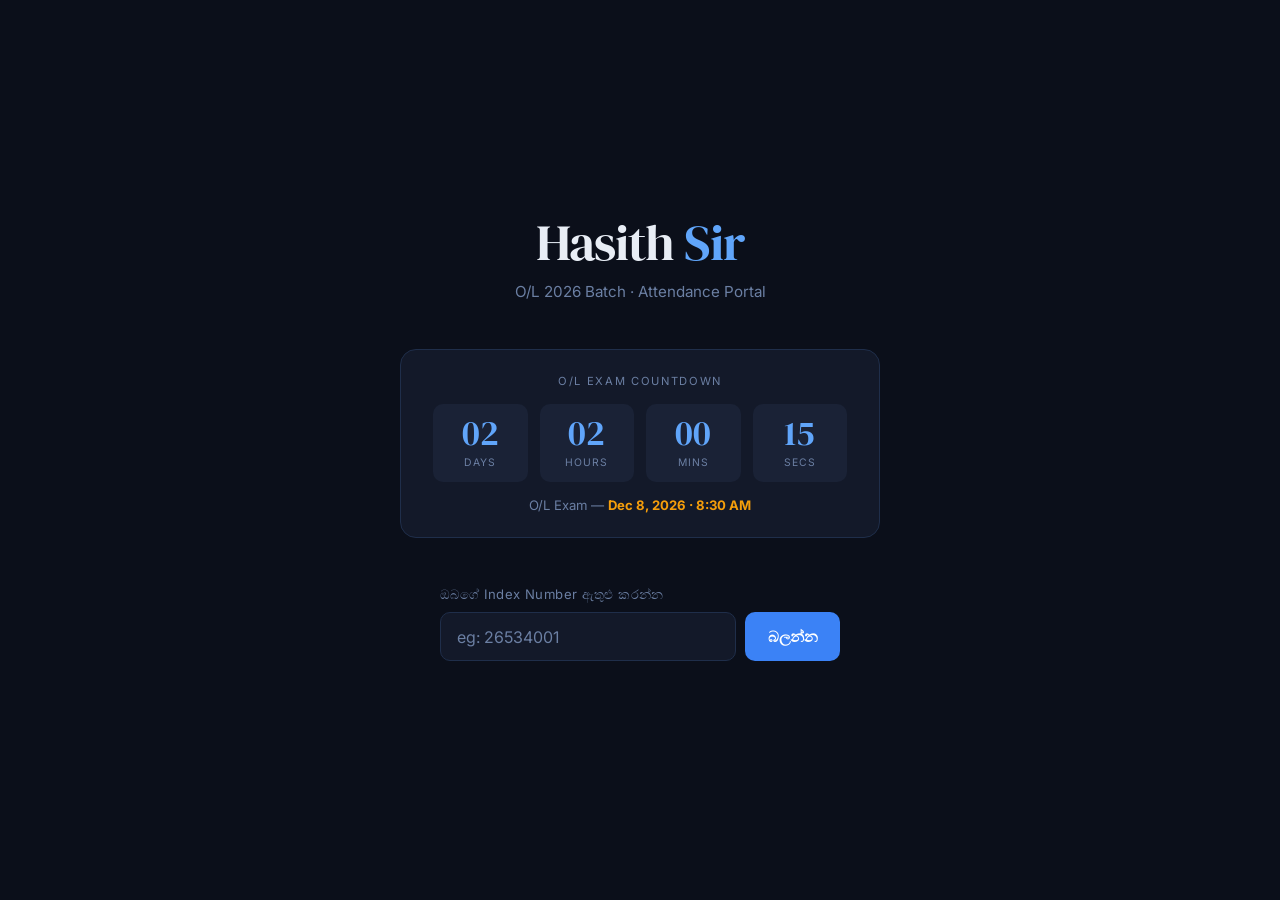
==== index.html @ 3bd505da "Add files via upload" ====
<!DOCTYPE html>
<html lang="si">
<head>
  <meta charset="UTF-8" />
  <meta name="viewport" content="width=device-width, initial-scale=1.0"/>
  <title>Hasith Sir | O/L 2026 Batch</title>
  <link href="https://fonts.googleapis.com/css2?family=Inter:wght@300;400;500;600;700&family=DM+Serif+Display&display=swap" rel="stylesheet"/>
  <style>
    *, *::before, *::after { box-sizing: border-box; margin: 0; padding: 0; }

    :root {
      --bg: #0b0f1a;
      --surface: #131929;
      --surface2: #1a2236;
      --border: #1f2e4a;
      --accent: #3b82f6;
      --accent2: #60a5fa;
      --green: #22c55e;
      --red: #ef4444;
      --yellow: #f59e0b;
      --text: #e8edf5;
      --muted: #6b7fa3;
      --exam-date: new Date('2026-12-08T08:30:00');
    }

    body {
      background: var(--bg);
      color: var(--text);
      font-family: 'Inter', sans-serif;
      min-height: 100vh;
    }

    /* ── SEARCH SCREEN ── */
    #search-screen {
      min-height: 100vh;
      display: flex;
      flex-direction: column;
      align-items: center;
      justify-content: center;
      padding: 2rem;
    }

    .brand {
      font-family: 'DM Serif Display', serif;
      font-size: clamp(2rem, 5vw, 3.2rem);
      letter-spacing: -0.02em;
      color: var(--text);
      margin-bottom: 0.3rem;
      text-align: center;
    }

    .brand span { color: var(--accent2); }

    .sub {
      color: var(--muted);
      font-size: 0.95rem;
      margin-bottom: 3rem;
      text-align: center;
    }

    /* countdown */
    .countdown-wrap {
      background: var(--surface);
      border: 1px solid var(--border);
      border-radius: 16px;
      padding: 1.5rem 2rem;
      margin-bottom: 3rem;
      text-align: center;
      width: 100%;
      max-width: 480px;
    }

    .cd-label {
      font-size: 0.7rem;
      text-transform: uppercase;
      letter-spacing: 0.15em;
      color: var(--muted);
      margin-bottom: 1rem;
    }

    .cd-grid {
      display: grid;
      grid-template-columns: repeat(4, 1fr);
      gap: 0.75rem;
    }

    .cd-unit {
      background: var(--surface2);
      border-radius: 10px;
      padding: 0.8rem 0.5rem;
    }

    .cd-num {
      font-family: 'DM Serif Display', serif;
      font-size: clamp(1.6rem, 4vw, 2.2rem);
      color: var(--accent2);
      line-height: 1;
    }

    .cd-unit-label {
      font-size: 0.65rem;
      color: var(--muted);
      margin-top: 0.3rem;
      text-transform: uppercase;
      letter-spacing: 0.1em;
    }

    .cd-event {
      margin-top: 0.9rem;
      font-size: 0.82rem;
      color: var(--muted);
    }

    .cd-event strong { color: var(--yellow); }

    /* search box */
    .search-box {
      width: 100%;
      max-width: 400px;
    }

    .search-box label {
      display: block;
      font-size: 0.82rem;
      color: var(--muted);
      margin-bottom: 0.6rem;
      letter-spacing: 0.03em;
    }

    .input-row {
      display: flex;
      gap: 0.6rem;
    }

    .search-box input {
      flex: 1;
      background: var(--surface);
      border: 1px solid var(--border);
      border-radius: 10px;
      padding: 0.85rem 1rem;
      color: var(--text);
      font-size: 1rem;
      font-family: 'Inter', sans-serif;
      outline: none;
      transition: border-color 0.2s;
    }

    .search-box input:focus { border-color: var(--accent); }
    .search-box input::placeholder { color: var(--muted); }

    .btn {
      background: var(--accent);
      color: #fff;
      border: none;
      border-radius: 10px;
      padding: 0.85rem 1.4rem;
      font-size: 0.95rem;
      font-family: 'Inter', sans-serif;
      font-weight: 600;
      cursor: pointer;
      transition: background 0.2s, transform 0.1s;
      white-space: nowrap;
    }

    .btn:hover { background: #2563eb; }
    .btn:active { transform: scale(0.97); }

    .error-msg {
      margin-top: 0.8rem;
      color: var(--red);
      font-size: 0.85rem;
      text-align: center;
      min-height: 1.2rem;
    }

    /* ── STUDENT SCREEN ── */
    #student-screen {
      display: none;
      max-width: 600px;
      margin: 0 auto;
      padding: 2rem 1.25rem 4rem;
    }

    .back-btn {
      background: none;
      border: 1px solid var(--border);
      color: var(--muted);
      border-radius: 8px;
      padding: 0.5rem 1rem;
      font-size: 0.82rem;
      cursor: pointer;
      margin-bottom: 2rem;
      font-family: 'Inter', sans-serif;
      transition: color 0.2s, border-color 0.2s;
    }

    .back-btn:hover { color: var(--text); border-color: var(--accent); }

    .student-header {
      background: var(--surface);
      border: 1px solid var(--border);
      border-radius: 16px;
      padding: 1.5rem;
      margin-bottom: 1.5rem;
    }

    .student-id-badge {
      display: inline-block;
      background: var(--surface2);
      border: 1px solid var(--border);
      border-radius: 6px;
      padding: 0.25rem 0.6rem;
      font-size: 0.72rem;
      color: var(--muted);
      letter-spacing: 0.08em;
      margin-bottom: 0.6rem;
    }

    .student-name {
      font-family: 'DM Serif Display', serif;
      font-size: clamp(1.5rem, 4vw, 2rem);
      margin-bottom: 1rem;
    }

    .pct-row {
      display: flex;
      align-items: center;
      gap: 1rem;
    }

    .pct-num {
      font-size: 2.5rem;
      font-weight: 700;
      line-height: 1;
    }

    .pct-num.good { color: var(--green); }
    .pct-num.warn { color: var(--yellow); }
    .pct-num.bad  { color: var(--red); }

    .pct-meta { font-size: 0.82rem; color: var(--muted); line-height: 1.6; }

    .pct-bar-bg {
      margin-top: 1rem;
      height: 6px;
      background: var(--surface2);
      border-radius: 99px;
      overflow: hidden;
    }

    .pct-bar-fill {
      height: 100%;
      border-radius: 99px;
      transition: width 0.8s ease;
    }

    .pct-bar-fill.good { background: var(--green); }
    .pct-bar-fill.warn { background: var(--yellow); }
    .pct-bar-fill.bad  { background: var(--red); }

    /* countdown in student view */
    .cd-mini {
      background: var(--surface);
      border: 1px solid var(--border);
      border-radius: 16px;
      padding: 1.2rem 1.5rem;
      margin-bottom: 1.5rem;
    }

    .cd-mini-label {
      font-size: 0.7rem;
      text-transform: uppercase;
      letter-spacing: 0.15em;
      color: var(--muted);
      margin-bottom: 0.8rem;
    }

    .cd-mini-grid {
      display: grid;
      grid-template-columns: repeat(4, 1fr);
      gap: 0.5rem;
    }

    .cd-mini-unit {
      background: var(--surface2);
      border-radius: 8px;
      padding: 0.6rem 0.3rem;
      text-align: center;
    }

    .cd-mini-num {
      font-family: 'DM Serif Display', serif;
      font-size: 1.4rem;
      color: var(--accent2);
      line-height: 1;
    }

    .cd-mini-lbl {
      font-size: 0.6rem;
      color: var(--muted);
      margin-top: 0.25rem;
      text-transform: uppercase;
      letter-spacing: 0.08em;
    }

    /* attendance history */
    .section-title {
      font-size: 0.72rem;
      text-transform: uppercase;
      letter-spacing: 0.12em;
      color: var(--muted);
      margin-bottom: 0.75rem;
    }

    .history-grid {
      display: grid;
      grid-template-columns: repeat(auto-fill, minmax(90px, 1fr));
      gap: 0.5rem;
      margin-bottom: 1.5rem;
    }

    .hist-cell {
      background: var(--surface);
      border: 1px solid var(--border);
      border-radius: 10px;
      padding: 0.6rem 0.4rem;
      text-align: center;
    }

    .hist-cell.present { border-color: #166534; background: #052e16; }
    .hist-cell.absent  { border-color: #7f1d1d; background: #2d0707; }

    .hist-date { font-size: 0.75rem; color: var(--muted); margin-bottom: 0.3rem; }
    .hist-status { font-size: 0.85rem; font-weight: 600; }
    .hist-cell.present .hist-status { color: var(--green); }
    .hist-cell.absent  .hist-status { color: var(--red); }

    .footer-note {
      text-align: center;
      font-size: 0.75rem;
      color: var(--muted);
      margin-top: 2rem;
    }

    @media (max-width: 400px) {
      .cd-grid { gap: 0.4rem; }
      .cd-num { font-size: 1.5rem; }
    }
  </style>
</head>
<body>

<!-- ── SEARCH SCREEN ── -->
<div id="search-screen">
  <p class="brand">Hasith <span>Sir</span></p>
  <p class="sub">O/L 2026 Batch · Attendance Portal</p>

  <div class="countdown-wrap">
    <p class="cd-label">O/L Exam Countdown</p>
    <div class="cd-grid">
      <div class="cd-unit"><div class="cd-num" id="cd-days">--</div><div class="cd-unit-label">Days</div></div>
      <div class="cd-unit"><div class="cd-num" id="cd-hours">--</div><div class="cd-unit-label">Hours</div></div>
      <div class="cd-unit"><div class="cd-num" id="cd-mins">--</div><div class="cd-unit-label">Mins</div></div>
      <div class="cd-unit"><div class="cd-num" id="cd-secs">--</div><div class="cd-unit-label">Secs</div></div>
    </div>
    <p class="cd-event">O/L Exam — <strong>Dec 8, 2026 · 8:30 AM</strong></p>
  </div>

  <div class="search-box">
    <label>ඔබගේ Index Number ඇතුළු කරන්න</label>
    <div class="input-row">
      <input type="number" id="index-input" placeholder="eg: 26534001" />
      <button class="btn" onclick="lookupStudent()">බලන්න</button>
    </div>
    <p class="error-msg" id="err-msg"></p>
  </div>
</div>

<!-- ── STUDENT SCREEN ── -->
<div id="student-screen">
  <button class="back-btn" onclick="goBack()">← ආපසු</button>

  <div class="student-header">
    <div class="student-id-badge" id="s-id"></div>
    <div class="student-name" id="s-name"></div>
    <div class="pct-row">
      <div class="pct-num" id="s-pct"></div>
      <div class="pct-meta" id="s-meta"></div>
    </div>
    <div class="pct-bar-bg"><div class="pct-bar-fill" id="s-bar"></div></div>
  </div>

  <div class="cd-mini">
    <p class="cd-mini-label">O/L Exam Countdown</p>
    <div class="cd-mini-grid">
      <div class="cd-mini-unit"><div class="cd-mini-num" id="s-days">--</div><div class="cd-mini-lbl">Days</div></div>
      <div class="cd-mini-unit"><div class="cd-mini-num" id="s-hours">--</div><div class="cd-mini-lbl">Hours</div></div>
      <div class="cd-mini-unit"><div class="cd-mini-num" id="s-mins">--</div><div class="cd-mini-lbl">Mins</div></div>
      <div class="cd-mini-unit"><div class="cd-mini-num" id="s-secs">--</div><div class="cd-mini-lbl">Secs</div></div>
    </div>
  </div>

  <p class="section-title">Attendance History</p>
  <div class="history-grid" id="history-grid"></div>

  <p class="footer-note">Hasith Sir | O/L 2026 Batch</p>
</div>

<script>
  // ── DATA (Apps Script replace karanawa) ──────────────────
  // data.js file eken load wenawa (see below)
  // ─────────────────────────────────────────────────────────

  const EXAM_DATE = new Date('2026-12-08T08:30:00');

  function pad(n) { return String(n).padStart(2, '0'); }

  function updateCountdown(ids) {
    const now = new Date();
    const diff = EXAM_DATE - now;
    if (diff <= 0) {
      ids.forEach(([d,h,m,s]) => {
        document.getElementById(d).textContent = '00';
        document.getElementById(h).textContent = '00';
        document.getElementById(m).textContent = '00';
        document.getElementById(s).textContent = '00';
      });
      return;
    }
    const days  = Math.floor(diff / 86400000);
    const hours = Math.floor((diff % 86400000) / 3600000);
    const mins  = Math.floor((diff % 3600000) / 60000);
    const secs  = Math.floor((diff % 60000) / 1000);

    ids.forEach(([d,h,m,s]) => {
      document.getElementById(d).textContent = pad(days);
      document.getElementById(h).textContent = pad(hours);
      document.getElementById(m).textContent = pad(mins);
      document.getElementById(s).textContent = pad(secs);
    });
  }

  setInterval(() => {
    updateCountdown([
      ['cd-days','cd-hours','cd-mins','cd-secs'],
      ['s-days','s-hours','s-mins','s-secs']
    ]);
  }, 1000);
  updateCountdown([
    ['cd-days','cd-hours','cd-mins','cd-secs'],
    ['s-days','s-hours','s-mins','s-secs']
  ]);

  // ── URL param check (link eken aawa nam auto load) ────────
  window.addEventListener('DOMContentLoaded', () => {
    const params = new URLSearchParams(window.location.search);
    const id = params.get('id');
    if (id) {
      document.getElementById('index-input').value = id;
      lookupStudent();
    }
  });

  function lookupStudent() {
    const raw = document.getElementById('index-input').value.trim();
    const err = document.getElementById('err-msg');
    err.textContent = '';

    if (!raw) { err.textContent = 'Index number ඇතුළු කරන්න.'; return; }

    const student = (window.ATTENDANCE_DATA || []).find(s => String(s.id) === raw);
    if (!student) {
      err.textContent = 'Index number හමු නොවීය. නැවත පරීක්ෂා කරන්න.';
      return;
    }

    showStudent(student);
  }

  function showStudent(s) {
    document.getElementById('s-id').textContent = 'Index: ' + s.id;
    document.getElementById('s-name').textContent = s.name;

    const total = s.records.length;
    const present = s.records.filter(r => r.status === 'P').length;
    const pct = total > 0 ? Math.round((present / total) * 100) : 0;

    const cls = pct >= 80 ? 'good' : pct >= 60 ? 'warn' : 'bad';

    const pctEl = document.getElementById('s-pct');
    pctEl.textContent = pct + '%';
    pctEl.className = 'pct-num ' + cls;

    document.getElementById('s-meta').innerHTML =
      `පැමිණි දින: <strong>${present}</strong><br>` +
      `මුළු දින: <strong>${total}</strong>`;

    const bar = document.getElementById('s-bar');
    bar.style.width = pct + '%';
    bar.className = 'pct-bar-fill ' + cls;

    // history
    const grid = document.getElementById('history-grid');
    grid.innerHTML = '';
    s.records.forEach(r => {
      const isP = r.status === 'P';
      grid.innerHTML += `
        <div class="hist-cell ${isP ? 'present' : 'absent'}">
          <div class="hist-date">${r.date}</div>
          <div class="hist-status">${isP ? '✓ Present' : '✗ Absent'}</div>
        </div>`;
    });

    document.getElementById('search-screen').style.display = 'none';
    document.getElementById('student-screen').style.display = 'block';
    window.scrollTo(0, 0);
  }

  function goBack() {
    document.getElementById('student-screen').style.display = 'none';
    document.getElementById('search-screen').style.display = 'flex';
    history.pushState({}, '', window.location.pathname);
  }

  // Enter key support
  document.addEventListener('keydown', e => {
    if (e.key === 'Enter' && document.getElementById('search-screen').style.display !== 'none') {
      lookupStudent();
    }
  });
</script>

<!-- data.js — Apps Script generate karanawa -->
<script src="data.js"></script>
</body>
</html>
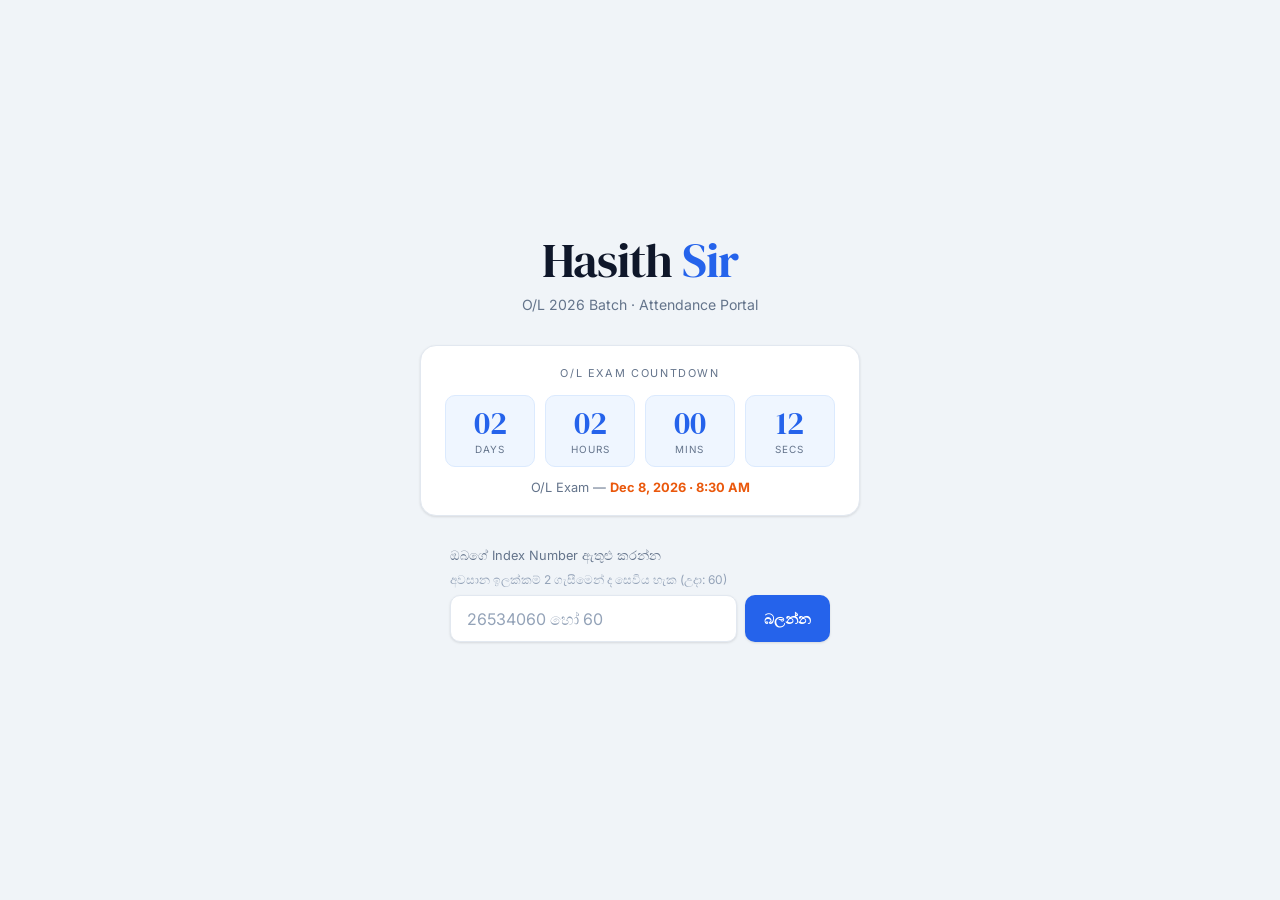
==== commit 8eec499c: "index.html" ====
--- a/index.html
+++ b/index.html
@@ -9,18 +9,28 @@
     *, *::before, *::after { box-sizing: border-box; margin: 0; padding: 0; }
 
     :root {
-      --bg: #0b0f1a;
-      --surface: #131929;
-      --surface2: #1a2236;
-      --border: #1f2e4a;
-      --accent: #3b82f6;
-      --accent2: #60a5fa;
-      --green: #22c55e;
-      --red: #ef4444;
-      --yellow: #f59e0b;
-      --text: #e8edf5;
-      --muted: #6b7fa3;
-      --exam-date: new Date('2026-12-08T08:30:00');
+      --bg: #f0f4f8;
+      --surface: #ffffff;
+      --surface2: #f8fafc;
+      --border: #e2e8f0;
+      --accent: #2563eb;
+      --accent2: #1d4ed8;
+      --green: #16a34a;
+      --green-bg: #f0fdf4;
+      --green-border: #bbf7d0;
+      --red: #dc2626;
+      --red-bg: #fef2f2;
+      --red-border: #fecaca;
+      --yellow: #d97706;
+      --yellow-bg: #fffbeb;
+      --yellow-border: #fde68a;
+      --orange: #ea580c;
+      --orange-bg: #fff7ed;
+      --orange-border: #fed7aa;
+      --text: #0f172a;
+      --muted: #64748b;
+      --shadow: 0 1px 3px rgba(0,0,0,0.08), 0 1px 2px rgba(0,0,0,0.04);
+      --shadow-md: 0 4px 6px rgba(0,0,0,0.07), 0 2px 4px rgba(0,0,0,0.05);
     }
 
     body {
@@ -37,24 +47,24 @@
       flex-direction: column;
       align-items: center;
       justify-content: center;
-      padding: 2rem;
+      padding: 1.5rem 1rem;
     }
 
     .brand {
       font-family: 'DM Serif Display', serif;
-      font-size: clamp(2rem, 5vw, 3.2rem);
+      font-size: clamp(2rem, 6vw, 3rem);
       letter-spacing: -0.02em;
       color: var(--text);
-      margin-bottom: 0.3rem;
+      margin-bottom: 0.2rem;
       text-align: center;
     }
 
-    .brand span { color: var(--accent2); }
+    .brand span { color: var(--accent); }
 
     .sub {
       color: var(--muted);
-      font-size: 0.95rem;
-      margin-bottom: 3rem;
+      font-size: 0.88rem;
+      margin-bottom: 2rem;
       text-align: center;
     }
 
@@ -63,73 +73,80 @@
       background: var(--surface);
       border: 1px solid var(--border);
       border-radius: 16px;
-      padding: 1.5rem 2rem;
-      margin-bottom: 3rem;
+      padding: 1.25rem 1.5rem;
+      margin-bottom: 2rem;
       text-align: center;
       width: 100%;
-      max-width: 480px;
+      max-width: 440px;
+      box-shadow: var(--shadow);
     }
 
     .cd-label {
-      font-size: 0.7rem;
+      font-size: 0.68rem;
       text-transform: uppercase;
       letter-spacing: 0.15em;
       color: var(--muted);
-      margin-bottom: 1rem;
+      margin-bottom: 0.9rem;
     }
 
     .cd-grid {
       display: grid;
       grid-template-columns: repeat(4, 1fr);
-      gap: 0.75rem;
+      gap: 0.6rem;
     }
 
     .cd-unit {
-      background: var(--surface2);
+      background: #eff6ff;
       border-radius: 10px;
-      padding: 0.8rem 0.5rem;
+      padding: 0.7rem 0.4rem;
+      border: 1px solid #dbeafe;
     }
 
     .cd-num {
       font-family: 'DM Serif Display', serif;
-      font-size: clamp(1.6rem, 4vw, 2.2rem);
-      color: var(--accent2);
+      font-size: clamp(1.4rem, 4vw, 2rem);
+      color: var(--accent);
       line-height: 1;
     }
 
     .cd-unit-label {
-      font-size: 0.65rem;
-      color: var(--muted);
-      margin-top: 0.3rem;
+      font-size: 0.62rem;
+      color: var(--muted);
+      margin-top: 0.25rem;
       text-transform: uppercase;
       letter-spacing: 0.1em;
     }
 
     .cd-event {
-      margin-top: 0.9rem;
-      font-size: 0.82rem;
-      color: var(--muted);
-    }
-
-    .cd-event strong { color: var(--yellow); }
+      margin-top: 0.8rem;
+      font-size: 0.8rem;
+      color: var(--muted);
+    }
+
+    .cd-event strong { color: var(--orange); }
 
     /* search box */
     .search-box {
       width: 100%;
-      max-width: 400px;
+      max-width: 380px;
     }
 
     .search-box label {
       display: block;
-      font-size: 0.82rem;
-      color: var(--muted);
-      margin-bottom: 0.6rem;
-      letter-spacing: 0.03em;
+      font-size: 0.8rem;
+      color: var(--muted);
+      margin-bottom: 0.5rem;
+    }
+
+    .hint-text {
+      font-size: 0.75rem;
+      color: #94a3b8;
+      margin-bottom: 0.5rem;
     }
 
     .input-row {
       display: flex;
-      gap: 0.6rem;
+      gap: 0.5rem;
     }
 
     .search-box input {
@@ -137,38 +154,44 @@
       background: var(--surface);
       border: 1px solid var(--border);
       border-radius: 10px;
-      padding: 0.85rem 1rem;
+      padding: 0.8rem 1rem;
       color: var(--text);
       font-size: 1rem;
       font-family: 'Inter', sans-serif;
       outline: none;
-      transition: border-color 0.2s;
-    }
-
-    .search-box input:focus { border-color: var(--accent); }
-    .search-box input::placeholder { color: var(--muted); }
+      transition: border-color 0.2s, box-shadow 0.2s;
+      box-shadow: var(--shadow);
+    }
+
+    .search-box input:focus {
+      border-color: var(--accent);
+      box-shadow: 0 0 0 3px rgba(37,99,235,0.1);
+    }
+
+    .search-box input::placeholder { color: #94a3b8; }
 
     .btn {
       background: var(--accent);
       color: #fff;
       border: none;
       border-radius: 10px;
-      padding: 0.85rem 1.4rem;
-      font-size: 0.95rem;
+      padding: 0.8rem 1.2rem;
+      font-size: 0.9rem;
       font-family: 'Inter', sans-serif;
       font-weight: 600;
       cursor: pointer;
       transition: background 0.2s, transform 0.1s;
       white-space: nowrap;
-    }
-
-    .btn:hover { background: #2563eb; }
+      box-shadow: var(--shadow);
+    }
+
+    .btn:hover { background: var(--accent2); }
     .btn:active { transform: scale(0.97); }
 
     .error-msg {
-      margin-top: 0.8rem;
+      margin-top: 0.7rem;
       color: var(--red);
-      font-size: 0.85rem;
+      font-size: 0.82rem;
       text-align: center;
       min-height: 1.2rem;
     }
@@ -176,22 +199,23 @@
     /* ── STUDENT SCREEN ── */
     #student-screen {
       display: none;
-      max-width: 600px;
+      max-width: 580px;
       margin: 0 auto;
-      padding: 2rem 1.25rem 4rem;
+      padding: 1.25rem 1rem 3rem;
     }
 
     .back-btn {
-      background: none;
+      background: var(--surface);
       border: 1px solid var(--border);
       color: var(--muted);
       border-radius: 8px;
-      padding: 0.5rem 1rem;
-      font-size: 0.82rem;
+      padding: 0.45rem 0.9rem;
+      font-size: 0.8rem;
       cursor: pointer;
-      margin-bottom: 2rem;
+      margin-bottom: 1.25rem;
       font-family: 'Inter', sans-serif;
       transition: color 0.2s, border-color 0.2s;
+      box-shadow: var(--shadow);
     }
 
     .back-btn:hover { color: var(--text); border-color: var(--accent); }
@@ -200,122 +224,146 @@
       background: var(--surface);
       border: 1px solid var(--border);
       border-radius: 16px;
-      padding: 1.5rem;
-      margin-bottom: 1.5rem;
+      padding: 1.25rem;
+      margin-bottom: 1rem;
+      box-shadow: var(--shadow-md);
     }
 
     .student-id-badge {
       display: inline-block;
-      background: var(--surface2);
-      border: 1px solid var(--border);
+      background: #eff6ff;
+      border: 1px solid #dbeafe;
       border-radius: 6px;
-      padding: 0.25rem 0.6rem;
-      font-size: 0.72rem;
-      color: var(--muted);
-      letter-spacing: 0.08em;
-      margin-bottom: 0.6rem;
+      padding: 0.2rem 0.55rem;
+      font-size: 0.7rem;
+      color: var(--accent);
+      letter-spacing: 0.06em;
+      margin-bottom: 0.5rem;
     }
 
     .student-name {
       font-family: 'DM Serif Display', serif;
-      font-size: clamp(1.5rem, 4vw, 2rem);
-      margin-bottom: 1rem;
+      font-size: clamp(1.4rem, 4vw, 1.9rem);
+      margin-bottom: 0.9rem;
+      color: var(--text);
     }
 
     .pct-row {
       display: flex;
-      align-items: center;
+      align-items: flex-start;
       gap: 1rem;
-    }
+      margin-bottom: 0.5rem;
+    }
+
+    .pct-left { display: flex; flex-direction: column; }
 
     .pct-num {
-      font-size: 2.5rem;
+      font-size: 2.4rem;
       font-weight: 700;
       line-height: 1;
     }
 
-    .pct-num.good { color: var(--green); }
-    .pct-num.warn { color: var(--yellow); }
-    .pct-num.bad  { color: var(--red); }
-
-    .pct-meta { font-size: 0.82rem; color: var(--muted); line-height: 1.6; }
+    .pct-num.good   { color: var(--green); }
+    .pct-num.warn   { color: var(--yellow); }
+    .pct-num.alert  { color: var(--orange); }
+    .pct-num.bad    { color: var(--red); }
+
+    .pct-caption {
+      font-size: 0.78rem;
+      font-weight: 500;
+      margin-top: 0.35rem;
+      padding: 0.2rem 0.55rem;
+      border-radius: 99px;
+      display: inline-block;
+    }
+
+    .pct-caption.good  { background: var(--green-bg);  color: var(--green);  border: 1px solid var(--green-border); }
+    .pct-caption.warn  { background: var(--yellow-bg); color: var(--yellow); border: 1px solid var(--yellow-border); }
+    .pct-caption.alert { background: var(--orange-bg); color: var(--orange); border: 1px solid var(--orange-border); }
+    .pct-caption.bad   { background: var(--red-bg);    color: var(--red);    border: 1px solid var(--red-border); }
+
+    .pct-meta { font-size: 0.8rem; color: var(--muted); line-height: 1.7; }
 
     .pct-bar-bg {
-      margin-top: 1rem;
-      height: 6px;
-      background: var(--surface2);
+      margin-top: 0.9rem;
+      height: 7px;
+      background: #f1f5f9;
       border-radius: 99px;
       overflow: hidden;
+      border: 1px solid var(--border);
     }
 
     .pct-bar-fill {
       height: 100%;
       border-radius: 99px;
-      transition: width 0.8s ease;
-    }
-
-    .pct-bar-fill.good { background: var(--green); }
-    .pct-bar-fill.warn { background: var(--yellow); }
-    .pct-bar-fill.bad  { background: var(--red); }
-
-    /* countdown in student view */
+      transition: width 0.9s cubic-bezier(0.4,0,0.2,1);
+    }
+
+    .pct-bar-fill.good  { background: var(--green); }
+    .pct-bar-fill.warn  { background: var(--yellow); }
+    .pct-bar-fill.alert { background: var(--orange); }
+    .pct-bar-fill.bad   { background: var(--red); }
+
+    /* countdown mini */
     .cd-mini {
       background: var(--surface);
       border: 1px solid var(--border);
-      border-radius: 16px;
-      padding: 1.2rem 1.5rem;
-      margin-bottom: 1.5rem;
+      border-radius: 14px;
+      padding: 1rem 1.25rem;
+      margin-bottom: 1rem;
+      box-shadow: var(--shadow);
     }
 
     .cd-mini-label {
-      font-size: 0.7rem;
+      font-size: 0.68rem;
       text-transform: uppercase;
       letter-spacing: 0.15em;
       color: var(--muted);
-      margin-bottom: 0.8rem;
+      margin-bottom: 0.7rem;
     }
 
     .cd-mini-grid {
       display: grid;
       grid-template-columns: repeat(4, 1fr);
-      gap: 0.5rem;
+      gap: 0.4rem;
     }
 
     .cd-mini-unit {
-      background: var(--surface2);
+      background: #eff6ff;
+      border: 1px solid #dbeafe;
       border-radius: 8px;
-      padding: 0.6rem 0.3rem;
+      padding: 0.5rem 0.3rem;
       text-align: center;
     }
 
     .cd-mini-num {
       font-family: 'DM Serif Display', serif;
-      font-size: 1.4rem;
-      color: var(--accent2);
+      font-size: 1.3rem;
+      color: var(--accent);
       line-height: 1;
     }
 
     .cd-mini-lbl {
-      font-size: 0.6rem;
-      color: var(--muted);
-      margin-top: 0.25rem;
+      font-size: 0.58rem;
+      color: var(--muted);
+      margin-top: 0.2rem;
       text-transform: uppercase;
       letter-spacing: 0.08em;
     }
 
-    /* attendance history */
+    /* history */
     .section-title {
-      font-size: 0.72rem;
+      font-size: 0.68rem;
       text-transform: uppercase;
       letter-spacing: 0.12em;
       color: var(--muted);
-      margin-bottom: 0.75rem;
+      margin-bottom: 0.65rem;
     }
 
     .history-grid {
       display: grid;
-      grid-template-columns: repeat(auto-fill, minmax(90px, 1fr));
-      gap: 0.5rem;
+      grid-template-columns: repeat(auto-fill, minmax(80px, 1fr));
+      gap: 0.4rem;
       margin-bottom: 1.5rem;
     }
 
@@ -323,28 +371,27 @@
       background: var(--surface);
       border: 1px solid var(--border);
       border-radius: 10px;
-      padding: 0.6rem 0.4rem;
+      padding: 0.5rem 0.3rem;
       text-align: center;
     }
 
-    .hist-cell.present { border-color: #166534; background: #052e16; }
-    .hist-cell.absent  { border-color: #7f1d1d; background: #2d0707; }
-
-    .hist-date { font-size: 0.75rem; color: var(--muted); margin-bottom: 0.3rem; }
-    .hist-status { font-size: 0.85rem; font-weight: 600; }
+    .hist-cell.present { border-color: var(--green-border); background: var(--green-bg); }
+    .hist-cell.absent  { border-color: var(--red-border);   background: var(--red-bg); }
+
+    .hist-date { font-size: 0.72rem; color: var(--muted); margin-bottom: 0.25rem; }
+    .hist-status { font-size: 0.78rem; font-weight: 600; }
     .hist-cell.present .hist-status { color: var(--green); }
     .hist-cell.absent  .hist-status { color: var(--red); }
 
     .footer-note {
       text-align: center;
-      font-size: 0.75rem;
-      color: var(--muted);
-      margin-top: 2rem;
-    }
-
-    @media (max-width: 400px) {
-      .cd-grid { gap: 0.4rem; }
-      .cd-num { font-size: 1.5rem; }
+      font-size: 0.72rem;
+      color: #94a3b8;
+      margin-top: 1.5rem;
+    }
+
+    @media (max-width: 380px) {
+      .history-grid { grid-template-columns: repeat(auto-fill, minmax(68px, 1fr)); }
     }
   </style>
 </head>
@@ -368,8 +415,9 @@
 
   <div class="search-box">
     <label>ඔබගේ Index Number ඇතුළු කරන්න</label>
+    <p class="hint-text">අවසාන ඉලක්කම් 2 ගැසීමෙන් ද සෙවිය හැක (උදා: 60)</p>
     <div class="input-row">
-      <input type="number" id="index-input" placeholder="eg: 26534001" />
+      <input type="number" id="index-input" placeholder="26534060 හෝ 60" />
       <button class="btn" onclick="lookupStudent()">බලන්න</button>
     </div>
     <p class="error-msg" id="err-msg"></p>
@@ -384,7 +432,10 @@
     <div class="student-id-badge" id="s-id"></div>
     <div class="student-name" id="s-name"></div>
     <div class="pct-row">
-      <div class="pct-num" id="s-pct"></div>
+      <div class="pct-left">
+        <div class="pct-num" id="s-pct"></div>
+        <div class="pct-caption" id="s-caption"></div>
+      </div>
       <div class="pct-meta" id="s-meta"></div>
     </div>
     <div class="pct-bar-bg"><div class="pct-bar-fill" id="s-bar"></div></div>
@@ -403,112 +454,128 @@
   <p class="section-title">Attendance History</p>
   <div class="history-grid" id="history-grid"></div>
 
-  <p class="footer-note">Hasith Sir | O/L 2026 Batch</p>
+  <p class="footer-note">Hasith Sir · O/L 2026 Batch</p>
 </div>
 
 <script>
-  // ── DATA (Apps Script replace karanawa) ──────────────────
-  // data.js file eken load wenawa (see below)
-  // ─────────────────────────────────────────────────────────
-
   const EXAM_DATE = new Date('2026-12-08T08:30:00');
 
   function pad(n) { return String(n).padStart(2, '0'); }
 
-  function updateCountdown(ids) {
-    const now = new Date();
+  function tickCountdown() {
+    const now  = new Date();
     const diff = EXAM_DATE - now;
+    const sets = [
+      ['cd-days','cd-hours','cd-mins','cd-secs'],
+      ['s-days','s-hours','s-mins','s-secs']
+    ];
     if (diff <= 0) {
-      ids.forEach(([d,h,m,s]) => {
-        document.getElementById(d).textContent = '00';
-        document.getElementById(h).textContent = '00';
-        document.getElementById(m).textContent = '00';
-        document.getElementById(s).textContent = '00';
-      });
+      sets.forEach(ids => ids.forEach(id => { const el = document.getElementById(id); if(el) el.textContent = '00'; }));
       return;
     }
     const days  = Math.floor(diff / 86400000);
     const hours = Math.floor((diff % 86400000) / 3600000);
     const mins  = Math.floor((diff % 3600000) / 60000);
     const secs  = Math.floor((diff % 60000) / 1000);
-
-    ids.forEach(([d,h,m,s]) => {
-      document.getElementById(d).textContent = pad(days);
-      document.getElementById(h).textContent = pad(hours);
-      document.getElementById(m).textContent = pad(mins);
-      document.getElementById(s).textContent = pad(secs);
+    sets.forEach(([d,h,m,s]) => {
+      const de=document.getElementById(d), he=document.getElementById(h),
+            me=document.getElementById(m), se=document.getElementById(s);
+      if(de) de.textContent=pad(days);
+      if(he) he.textContent=pad(hours);
+      if(me) me.textContent=pad(mins);
+      if(se) se.textContent=pad(secs);
     });
   }
-
-  setInterval(() => {
-    updateCountdown([
-      ['cd-days','cd-hours','cd-mins','cd-secs'],
-      ['s-days','s-hours','s-mins','s-secs']
-    ]);
-  }, 1000);
-  updateCountdown([
-    ['cd-days','cd-hours','cd-mins','cd-secs'],
-    ['s-days','s-hours','s-mins','s-secs']
-  ]);
-
-  // ── URL param check (link eken aawa nam auto load) ────────
+  setInterval(tickCountdown, 1000);
+  tickCountdown();
+
+  // Auto-load from URL param
   window.addEventListener('DOMContentLoaded', () => {
     const params = new URLSearchParams(window.location.search);
     const id = params.get('id');
-    if (id) {
-      document.getElementById('index-input').value = id;
-      lookupStudent();
-    }
+    if (id) { document.getElementById('index-input').value = id; lookupStudent(); }
   });
 
   function lookupStudent() {
-    const raw = document.getElementById('index-input').value.trim();
+    const raw = String(document.getElementById('index-input').value).trim();
     const err = document.getElementById('err-msg');
     err.textContent = '';
 
     if (!raw) { err.textContent = 'Index number ඇතුළු කරන්න.'; return; }
 
-    const student = (window.ATTENDANCE_DATA || []).find(s => String(s.id) === raw);
-    if (!student) {
-      err.textContent = 'Index number හමු නොවීය. නැවත පරීක්ෂා කරන්න.';
-      return;
-    }
-
+    const data = window.ATTENDANCE_DATA || [];
+    let student = null;
+
+    // Full match first
+    student = data.find(s => String(s.id) === raw);
+
+    // Last-2-digits match
+    if (!student && raw.length <= 2) {
+      const suffix = raw.padStart(2, '0');
+      const matches = data.filter(s => String(s.id).slice(-2) === suffix);
+      if (matches.length === 1) {
+        student = matches[0];
+      } else if (matches.length > 1) {
+        err.textContent = 'Students ' + matches.length + ' දෙනෙකු හමු විය. Full number ඇතුළු කරන්න.';
+        return;
+      }
+    }
+
+    if (!student) { err.textContent = 'Index number හමු නොවීය. නැවත පරීක්ෂා කරන්න.'; return; }
     showStudent(student);
+  }
+
+  function getClass(pct) {
+    if (pct >= 80) return 'good';
+    if (pct >= 60) return 'warn';
+    if (pct >= 40) return 'alert';
+    return 'bad';
+  }
+
+  function getCaption(pct) {
+    if (pct >= 80) return '🌟 Excellent! Keep it up!';
+    if (pct >= 60) return '👍 Good, but can do better!';
+    if (pct >= 40) return '⚠️ Attendance needs improvement!';
+    return '🚨 Critical! Please attend regularly!';
   }
 
   function showStudent(s) {
     document.getElementById('s-id').textContent = 'Index: ' + s.id;
     document.getElementById('s-name').textContent = s.name;
 
-    const total = s.records.length;
-    const present = s.records.filter(r => r.status === 'P').length;
-    const pct = total > 0 ? Math.round((present / total) * 100) : 0;
-
-    const cls = pct >= 80 ? 'good' : pct >= 60 ? 'warn' : 'bad';
+    // Filter valid records (skip NaN dates)
+    const validRecords = s.records.filter(r => r.date && r.date !== 'NaN/NaN' && !r.date.includes('NaN'));
+    const total   = validRecords.length;
+    const present = validRecords.filter(r => r.status === 'P').length;
+    const pct     = total > 0 ? Math.round((present / total) * 100) : 0;
+    const cls     = getClass(pct);
 
     const pctEl = document.getElementById('s-pct');
     pctEl.textContent = pct + '%';
-    pctEl.className = 'pct-num ' + cls;
+    pctEl.className   = 'pct-num ' + cls;
+
+    const capEl = document.getElementById('s-caption');
+    capEl.textContent = getCaption(pct);
+    capEl.className   = 'pct-caption ' + cls;
 
     document.getElementById('s-meta').innerHTML =
-      `පැමිණි දින: <strong>${present}</strong><br>` +
-      `මුළු දින: <strong>${total}</strong>`;
+      'පැමිණි දින: <strong>' + present + '</strong><br>' +
+      'මුළු දින: <strong>' + total + '</strong>';
 
     const bar = document.getElementById('s-bar');
-    bar.style.width = pct + '%';
-    bar.className = 'pct-bar-fill ' + cls;
-
-    // history
+    bar.className   = 'pct-bar-fill ' + cls;
+    setTimeout(() => { bar.style.width = pct + '%'; }, 50);
+
+    // History
     const grid = document.getElementById('history-grid');
     grid.innerHTML = '';
-    s.records.forEach(r => {
+    validRecords.forEach(r => {
       const isP = r.status === 'P';
-      grid.innerHTML += `
-        <div class="hist-cell ${isP ? 'present' : 'absent'}">
-          <div class="hist-date">${r.date}</div>
-          <div class="hist-status">${isP ? '✓ Present' : '✗ Absent'}</div>
-        </div>`;
+      const cell = document.createElement('div');
+      cell.className = 'hist-cell ' + (isP ? 'present' : 'absent');
+      cell.innerHTML = '<div class="hist-date">' + r.date + '</div>' +
+                       '<div class="hist-status">' + (isP ? '✓ Present' : '✗ Absent') + '</div>';
+      grid.appendChild(cell);
     });
 
     document.getElementById('search-screen').style.display = 'none';
@@ -518,11 +585,10 @@
 
   function goBack() {
     document.getElementById('student-screen').style.display = 'none';
-    document.getElementById('search-screen').style.display = 'flex';
+    document.getElementById('search-screen').style.display  = 'flex';
     history.pushState({}, '', window.location.pathname);
   }
 
-  // Enter key support
   document.addEventListener('keydown', e => {
     if (e.key === 'Enter' && document.getElementById('search-screen').style.display !== 'none') {
       lookupStudent();
@@ -530,7 +596,6 @@
   });
 </script>
 
-<!-- data.js — Apps Script generate karanawa -->
 <script src="data.js"></script>
 </body>
 </html>
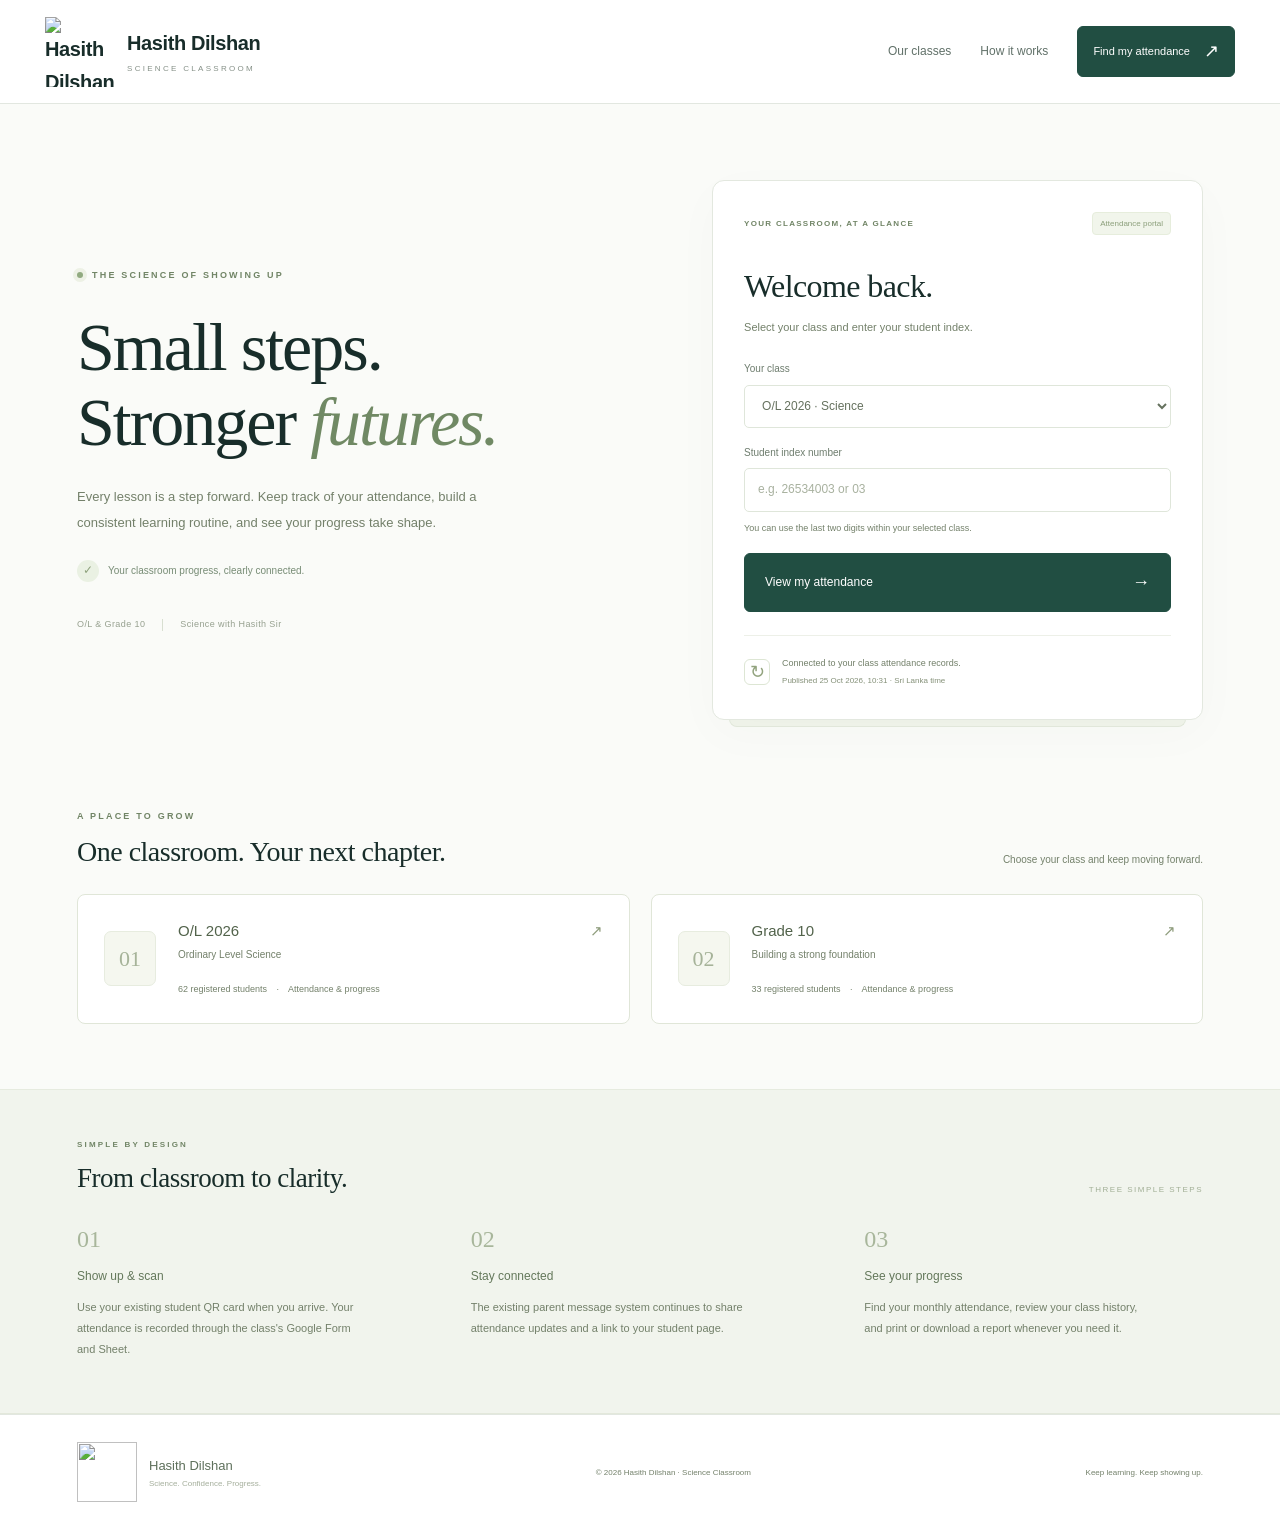
==== commit 04a53596: "Add files via upload" ====
--- a/index.html
+++ b/index.html
@@ -1,601 +1,32 @@
-<!DOCTYPE html>
-<html lang="si">
+<!doctype html>
+<html lang="en">
 <head>
-  <meta charset="UTF-8" />
-  <meta name="viewport" content="width=device-width, initial-scale=1.0"/>
-  <title>Hasith Sir | O/L 2026 Batch</title>
-  <link href="https://fonts.googleapis.com/css2?family=Inter:wght@300;400;500;600;700&family=DM+Serif+Display&display=swap" rel="stylesheet"/>
-  <style>
-    *, *::before, *::after { box-sizing: border-box; margin: 0; padding: 0; }
-
-    :root {
-      --bg: #f0f4f8;
-      --surface: #ffffff;
-      --surface2: #f8fafc;
-      --border: #e2e8f0;
-      --accent: #2563eb;
-      --accent2: #1d4ed8;
-      --green: #16a34a;
-      --green-bg: #f0fdf4;
-      --green-border: #bbf7d0;
-      --red: #dc2626;
-      --red-bg: #fef2f2;
-      --red-border: #fecaca;
-      --yellow: #d97706;
-      --yellow-bg: #fffbeb;
-      --yellow-border: #fde68a;
-      --orange: #ea580c;
-      --orange-bg: #fff7ed;
-      --orange-border: #fed7aa;
-      --text: #0f172a;
-      --muted: #64748b;
-      --shadow: 0 1px 3px rgba(0,0,0,0.08), 0 1px 2px rgba(0,0,0,0.04);
-      --shadow-md: 0 4px 6px rgba(0,0,0,0.07), 0 2px 4px rgba(0,0,0,0.05);
-    }
-
-    body {
-      background: var(--bg);
-      color: var(--text);
-      font-family: 'Inter', sans-serif;
-      min-height: 100vh;
-    }
-
-    /* ── SEARCH SCREEN ── */
-    #search-screen {
-      min-height: 100vh;
-      display: flex;
-      flex-direction: column;
-      align-items: center;
-      justify-content: center;
-      padding: 1.5rem 1rem;
-    }
-
-    .brand {
-      font-family: 'DM Serif Display', serif;
-      font-size: clamp(2rem, 6vw, 3rem);
-      letter-spacing: -0.02em;
-      color: var(--text);
-      margin-bottom: 0.2rem;
-      text-align: center;
-    }
-
-    .brand span { color: var(--accent); }
-
-    .sub {
-      color: var(--muted);
-      font-size: 0.88rem;
-      margin-bottom: 2rem;
-      text-align: center;
-    }
-
-    /* countdown */
-    .countdown-wrap {
-      background: var(--surface);
-      border: 1px solid var(--border);
-      border-radius: 16px;
-      padding: 1.25rem 1.5rem;
-      margin-bottom: 2rem;
-      text-align: center;
-      width: 100%;
-      max-width: 440px;
-      box-shadow: var(--shadow);
-    }
-
-    .cd-label {
-      font-size: 0.68rem;
-      text-transform: uppercase;
-      letter-spacing: 0.15em;
-      color: var(--muted);
-      margin-bottom: 0.9rem;
-    }
-
-    .cd-grid {
-      display: grid;
-      grid-template-columns: repeat(4, 1fr);
-      gap: 0.6rem;
-    }
-
-    .cd-unit {
-      background: #eff6ff;
-      border-radius: 10px;
-      padding: 0.7rem 0.4rem;
-      border: 1px solid #dbeafe;
-    }
-
-    .cd-num {
-      font-family: 'DM Serif Display', serif;
-      font-size: clamp(1.4rem, 4vw, 2rem);
-      color: var(--accent);
-      line-height: 1;
-    }
-
-    .cd-unit-label {
-      font-size: 0.62rem;
-      color: var(--muted);
-      margin-top: 0.25rem;
-      text-transform: uppercase;
-      letter-spacing: 0.1em;
-    }
-
-    .cd-event {
-      margin-top: 0.8rem;
-      font-size: 0.8rem;
-      color: var(--muted);
-    }
-
-    .cd-event strong { color: var(--orange); }
-
-    /* search box */
-    .search-box {
-      width: 100%;
-      max-width: 380px;
-    }
-
-    .search-box label {
-      display: block;
-      font-size: 0.8rem;
-      color: var(--muted);
-      margin-bottom: 0.5rem;
-    }
-
-    .hint-text {
-      font-size: 0.75rem;
-      color: #94a3b8;
-      margin-bottom: 0.5rem;
-    }
-
-    .input-row {
-      display: flex;
-      gap: 0.5rem;
-    }
-
-    .search-box input {
-      flex: 1;
-      background: var(--surface);
-      border: 1px solid var(--border);
-      border-radius: 10px;
-      padding: 0.8rem 1rem;
-      color: var(--text);
-      font-size: 1rem;
-      font-family: 'Inter', sans-serif;
-      outline: none;
-      transition: border-color 0.2s, box-shadow 0.2s;
-      box-shadow: var(--shadow);
-    }
-
-    .search-box input:focus {
-      border-color: var(--accent);
-      box-shadow: 0 0 0 3px rgba(37,99,235,0.1);
-    }
-
-    .search-box input::placeholder { color: #94a3b8; }
-
-    .btn {
-      background: var(--accent);
-      color: #fff;
-      border: none;
-      border-radius: 10px;
-      padding: 0.8rem 1.2rem;
-      font-size: 0.9rem;
-      font-family: 'Inter', sans-serif;
-      font-weight: 600;
-      cursor: pointer;
-      transition: background 0.2s, transform 0.1s;
-      white-space: nowrap;
-      box-shadow: var(--shadow);
-    }
-
-    .btn:hover { background: var(--accent2); }
-    .btn:active { transform: scale(0.97); }
-
-    .error-msg {
-      margin-top: 0.7rem;
-      color: var(--red);
-      font-size: 0.82rem;
-      text-align: center;
-      min-height: 1.2rem;
-    }
-
-    /* ── STUDENT SCREEN ── */
-    #student-screen {
-      display: none;
-      max-width: 580px;
-      margin: 0 auto;
-      padding: 1.25rem 1rem 3rem;
-    }
-
-    .back-btn {
-      background: var(--surface);
-      border: 1px solid var(--border);
-      color: var(--muted);
-      border-radius: 8px;
-      padding: 0.45rem 0.9rem;
-      font-size: 0.8rem;
-      cursor: pointer;
-      margin-bottom: 1.25rem;
-      font-family: 'Inter', sans-serif;
-      transition: color 0.2s, border-color 0.2s;
-      box-shadow: var(--shadow);
-    }
-
-    .back-btn:hover { color: var(--text); border-color: var(--accent); }
-
-    .student-header {
-      background: var(--surface);
-      border: 1px solid var(--border);
-      border-radius: 16px;
-      padding: 1.25rem;
-      margin-bottom: 1rem;
-      box-shadow: var(--shadow-md);
-    }
-
-    .student-id-badge {
-      display: inline-block;
-      background: #eff6ff;
-      border: 1px solid #dbeafe;
-      border-radius: 6px;
-      padding: 0.2rem 0.55rem;
-      font-size: 0.7rem;
-      color: var(--accent);
-      letter-spacing: 0.06em;
-      margin-bottom: 0.5rem;
-    }
-
-    .student-name {
-      font-family: 'DM Serif Display', serif;
-      font-size: clamp(1.4rem, 4vw, 1.9rem);
-      margin-bottom: 0.9rem;
-      color: var(--text);
-    }
-
-    .pct-row {
-      display: flex;
-      align-items: flex-start;
-      gap: 1rem;
-      margin-bottom: 0.5rem;
-    }
-
-    .pct-left { display: flex; flex-direction: column; }
-
-    .pct-num {
-      font-size: 2.4rem;
-      font-weight: 700;
-      line-height: 1;
-    }
-
-    .pct-num.good   { color: var(--green); }
-    .pct-num.warn   { color: var(--yellow); }
-    .pct-num.alert  { color: var(--orange); }
-    .pct-num.bad    { color: var(--red); }
-
-    .pct-caption {
-      font-size: 0.78rem;
-      font-weight: 500;
-      margin-top: 0.35rem;
-      padding: 0.2rem 0.55rem;
-      border-radius: 99px;
-      display: inline-block;
-    }
-
-    .pct-caption.good  { background: var(--green-bg);  color: var(--green);  border: 1px solid var(--green-border); }
-    .pct-caption.warn  { background: var(--yellow-bg); color: var(--yellow); border: 1px solid var(--yellow-border); }
-    .pct-caption.alert { background: var(--orange-bg); color: var(--orange); border: 1px solid var(--orange-border); }
-    .pct-caption.bad   { background: var(--red-bg);    color: var(--red);    border: 1px solid var(--red-border); }
-
-    .pct-meta { font-size: 0.8rem; color: var(--muted); line-height: 1.7; }
-
-    .pct-bar-bg {
-      margin-top: 0.9rem;
-      height: 7px;
-      background: #f1f5f9;
-      border-radius: 99px;
-      overflow: hidden;
-      border: 1px solid var(--border);
-    }
-
-    .pct-bar-fill {
-      height: 100%;
-      border-radius: 99px;
-      transition: width 0.9s cubic-bezier(0.4,0,0.2,1);
-    }
-
-    .pct-bar-fill.good  { background: var(--green); }
-    .pct-bar-fill.warn  { background: var(--yellow); }
-    .pct-bar-fill.alert { background: var(--orange); }
-    .pct-bar-fill.bad   { background: var(--red); }
-
-    /* countdown mini */
-    .cd-mini {
-      background: var(--surface);
-      border: 1px solid var(--border);
-      border-radius: 14px;
-      padding: 1rem 1.25rem;
-      margin-bottom: 1rem;
-      box-shadow: var(--shadow);
-    }
-
-    .cd-mini-label {
-      font-size: 0.68rem;
-      text-transform: uppercase;
-      letter-spacing: 0.15em;
-      color: var(--muted);
-      margin-bottom: 0.7rem;
-    }
-
-    .cd-mini-grid {
-      display: grid;
-      grid-template-columns: repeat(4, 1fr);
-      gap: 0.4rem;
-    }
-
-    .cd-mini-unit {
-      background: #eff6ff;
-      border: 1px solid #dbeafe;
-      border-radius: 8px;
-      padding: 0.5rem 0.3rem;
-      text-align: center;
-    }
-
-    .cd-mini-num {
-      font-family: 'DM Serif Display', serif;
-      font-size: 1.3rem;
-      color: var(--accent);
-      line-height: 1;
-    }
-
-    .cd-mini-lbl {
-      font-size: 0.58rem;
-      color: var(--muted);
-      margin-top: 0.2rem;
-      text-transform: uppercase;
-      letter-spacing: 0.08em;
-    }
-
-    /* history */
-    .section-title {
-      font-size: 0.68rem;
-      text-transform: uppercase;
-      letter-spacing: 0.12em;
-      color: var(--muted);
-      margin-bottom: 0.65rem;
-    }
-
-    .history-grid {
-      display: grid;
-      grid-template-columns: repeat(auto-fill, minmax(80px, 1fr));
-      gap: 0.4rem;
-      margin-bottom: 1.5rem;
-    }
-
-    .hist-cell {
-      background: var(--surface);
-      border: 1px solid var(--border);
-      border-radius: 10px;
-      padding: 0.5rem 0.3rem;
-      text-align: center;
-    }
-
-    .hist-cell.present { border-color: var(--green-border); background: var(--green-bg); }
-    .hist-cell.absent  { border-color: var(--red-border);   background: var(--red-bg); }
-
-    .hist-date { font-size: 0.72rem; color: var(--muted); margin-bottom: 0.25rem; }
-    .hist-status { font-size: 0.78rem; font-weight: 600; }
-    .hist-cell.present .hist-status { color: var(--green); }
-    .hist-cell.absent  .hist-status { color: var(--red); }
-
-    .footer-note {
-      text-align: center;
-      font-size: 0.72rem;
-      color: #94a3b8;
-      margin-top: 1.5rem;
-    }
-
-    @media (max-width: 380px) {
-      .history-grid { grid-template-columns: repeat(auto-fill, minmax(68px, 1fr)); }
-    }
-  </style>
+<meta charset="utf-8"><meta name="viewport" content="width=device-width,initial-scale=1">
+<meta name="description" content="Hasith Dilshan Science Classroom. Check your class attendance, explore your monthly progress and download your attendance report.">
+<meta name="theme-color" content="#173f39"><meta name="robots" content="noindex,nofollow">
+<title>Hasith Dilshan | Science Classroom</title>
+<link rel="icon" href="assets/logo.png"><link rel="stylesheet" href="styles.css">
+<script defer src="config.js"></script><script defer src="data.js"></script><script defer src="grade10.js"></script><script defer src="app.js"></script>
 </head>
 <body>
-
-<!-- ── SEARCH SCREEN ── -->
-<div id="search-screen">
-  <p class="brand">Hasith <span>Sir</span></p>
-  <p class="sub">O/L 2026 Batch · Attendance Portal</p>
-
-  <div class="countdown-wrap">
-    <p class="cd-label">O/L Exam Countdown</p>
-    <div class="cd-grid">
-      <div class="cd-unit"><div class="cd-num" id="cd-days">--</div><div class="cd-unit-label">Days</div></div>
-      <div class="cd-unit"><div class="cd-num" id="cd-hours">--</div><div class="cd-unit-label">Hours</div></div>
-      <div class="cd-unit"><div class="cd-num" id="cd-mins">--</div><div class="cd-unit-label">Mins</div></div>
-      <div class="cd-unit"><div class="cd-num" id="cd-secs">--</div><div class="cd-unit-label">Secs</div></div>
-    </div>
-    <p class="cd-event">O/L Exam — <strong>Dec 8, 2026 · 8:30 AM</strong></p>
-  </div>
-
-  <div class="search-box">
-    <label>ඔබගේ Index Number ඇතුළු කරන්න</label>
-    <p class="hint-text">අවසාන ඉලක්කම් 2 ගැසීමෙන් ද සෙවිය හැක (උදා: 60)</p>
-    <div class="input-row">
-      <input type="number" id="index-input" placeholder="26534060 හෝ 60" />
-      <button class="btn" onclick="lookupStudent()">බලන්න</button>
-    </div>
-    <p class="error-msg" id="err-msg"></p>
-  </div>
-</div>
-
-<!-- ── STUDENT SCREEN ── -->
-<div id="student-screen">
-  <button class="back-btn" onclick="goBack()">← ආපසු</button>
-
-  <div class="student-header">
-    <div class="student-id-badge" id="s-id"></div>
-    <div class="student-name" id="s-name"></div>
-    <div class="pct-row">
-      <div class="pct-left">
-        <div class="pct-num" id="s-pct"></div>
-        <div class="pct-caption" id="s-caption"></div>
-      </div>
-      <div class="pct-meta" id="s-meta"></div>
-    </div>
-    <div class="pct-bar-bg"><div class="pct-bar-fill" id="s-bar"></div></div>
-  </div>
-
-  <div class="cd-mini">
-    <p class="cd-mini-label">O/L Exam Countdown</p>
-    <div class="cd-mini-grid">
-      <div class="cd-mini-unit"><div class="cd-mini-num" id="s-days">--</div><div class="cd-mini-lbl">Days</div></div>
-      <div class="cd-mini-unit"><div class="cd-mini-num" id="s-hours">--</div><div class="cd-mini-lbl">Hours</div></div>
-      <div class="cd-mini-unit"><div class="cd-mini-num" id="s-mins">--</div><div class="cd-mini-lbl">Mins</div></div>
-      <div class="cd-mini-unit"><div class="cd-mini-num" id="s-secs">--</div><div class="cd-mini-lbl">Secs</div></div>
-    </div>
-  </div>
-
-  <p class="section-title">Attendance History</p>
-  <div class="history-grid" id="history-grid"></div>
-
-  <p class="footer-note">Hasith Sir · O/L 2026 Batch</p>
-</div>
-
-<script>
-  const EXAM_DATE = new Date('2026-12-08T08:30:00');
-
-  function pad(n) { return String(n).padStart(2, '0'); }
-
-  function tickCountdown() {
-    const now  = new Date();
-    const diff = EXAM_DATE - now;
-    const sets = [
-      ['cd-days','cd-hours','cd-mins','cd-secs'],
-      ['s-days','s-hours','s-mins','s-secs']
-    ];
-    if (diff <= 0) {
-      sets.forEach(ids => ids.forEach(id => { const el = document.getElementById(id); if(el) el.textContent = '00'; }));
-      return;
-    }
-    const days  = Math.floor(diff / 86400000);
-    const hours = Math.floor((diff % 86400000) / 3600000);
-    const mins  = Math.floor((diff % 3600000) / 60000);
-    const secs  = Math.floor((diff % 60000) / 1000);
-    sets.forEach(([d,h,m,s]) => {
-      const de=document.getElementById(d), he=document.getElementById(h),
-            me=document.getElementById(m), se=document.getElementById(s);
-      if(de) de.textContent=pad(days);
-      if(he) he.textContent=pad(hours);
-      if(me) me.textContent=pad(mins);
-      if(se) se.textContent=pad(secs);
-    });
-  }
-  setInterval(tickCountdown, 1000);
-  tickCountdown();
-
-  // Auto-load from URL param
-  window.addEventListener('DOMContentLoaded', () => {
-    const params = new URLSearchParams(window.location.search);
-    const id = params.get('id');
-    if (id) { document.getElementById('index-input').value = id; lookupStudent(); }
-  });
-
-  function lookupStudent() {
-    const raw = String(document.getElementById('index-input').value).trim();
-    const err = document.getElementById('err-msg');
-    err.textContent = '';
-
-    if (!raw) { err.textContent = 'Index number ඇතුළු කරන්න.'; return; }
-
-    const data = window.ATTENDANCE_DATA || [];
-    let student = null;
-
-    // Full match first
-    student = data.find(s => String(s.id) === raw);
-
-    // Last-2-digits match
-    if (!student && raw.length <= 2) {
-      const suffix = raw.padStart(2, '0');
-      const matches = data.filter(s => String(s.id).slice(-2) === suffix);
-      if (matches.length === 1) {
-        student = matches[0];
-      } else if (matches.length > 1) {
-        err.textContent = 'Students ' + matches.length + ' දෙනෙකු හමු විය. Full number ඇතුළු කරන්න.';
-        return;
-      }
-    }
-
-    if (!student) { err.textContent = 'Index number හමු නොවීය. නැවත පරීක්ෂා කරන්න.'; return; }
-    showStudent(student);
-  }
-
-  function getClass(pct) {
-    if (pct >= 80) return 'good';
-    if (pct >= 60) return 'warn';
-    if (pct >= 40) return 'alert';
-    return 'bad';
-  }
-
-  function getCaption(pct) {
-    if (pct >= 80) return '🌟 Excellent! Keep it up!';
-    if (pct >= 60) return '👍 Good, but can do better!';
-    if (pct >= 40) return '⚠️ Attendance needs improvement!';
-    return '🚨 Critical! Please attend regularly!';
-  }
-
-  function showStudent(s) {
-    document.getElementById('s-id').textContent = 'Index: ' + s.id;
-    document.getElementById('s-name').textContent = s.name;
-
-    // Filter valid records (skip NaN dates)
-    const validRecords = s.records.filter(r => r.date && r.date !== 'NaN/NaN' && !r.date.includes('NaN'));
-    const total   = validRecords.length;
-    const present = validRecords.filter(r => r.status === 'P').length;
-    const pct     = total > 0 ? Math.round((present / total) * 100) : 0;
-    const cls     = getClass(pct);
-
-    const pctEl = document.getElementById('s-pct');
-    pctEl.textContent = pct + '%';
-    pctEl.className   = 'pct-num ' + cls;
-
-    const capEl = document.getElementById('s-caption');
-    capEl.textContent = getCaption(pct);
-    capEl.className   = 'pct-caption ' + cls;
-
-    document.getElementById('s-meta').innerHTML =
-      'පැමිණි දින: <strong>' + present + '</strong><br>' +
-      'මුළු දින: <strong>' + total + '</strong>';
-
-    const bar = document.getElementById('s-bar');
-    bar.className   = 'pct-bar-fill ' + cls;
-    setTimeout(() => { bar.style.width = pct + '%'; }, 50);
-
-    // History
-    const grid = document.getElementById('history-grid');
-    grid.innerHTML = '';
-    validRecords.forEach(r => {
-      const isP = r.status === 'P';
-      const cell = document.createElement('div');
-      cell.className = 'hist-cell ' + (isP ? 'present' : 'absent');
-      cell.innerHTML = '<div class="hist-date">' + r.date + '</div>' +
-                       '<div class="hist-status">' + (isP ? '✓ Present' : '✗ Absent') + '</div>';
-      grid.appendChild(cell);
-    });
-
-    document.getElementById('search-screen').style.display = 'none';
-    document.getElementById('student-screen').style.display = 'block';
-    window.scrollTo(0, 0);
-  }
-
-  function goBack() {
-    document.getElementById('student-screen').style.display = 'none';
-    document.getElementById('search-screen').style.display  = 'flex';
-    history.pushState({}, '', window.location.pathname);
-  }
-
-  document.addEventListener('keydown', e => {
-    if (e.key === 'Enter' && document.getElementById('search-screen').style.display !== 'none') {
-      lookupStudent();
-    }
-  });
-</script>
-
-<script src="data.js"></script>
-</body>
-</html>
+<a href="#main" class="skip">Skip to content</a>
+<header class="site-header"><div class="header-inner"><a class="brand" href="./" aria-label="Hasith Dilshan Science Classroom home"><img src="assets/logo.png" width="66" height="66" alt="Hasith Dilshan logo"><span>Hasith Dilshan<small>SCIENCE CLASSROOM</small></span></a><nav aria-label="Main navigation"><a href="#classes">Our classes</a><a href="#how">How it works</a><button class="button compact" id="navLookup">Find my attendance <span aria-hidden="true">↗</span></button></nav></div></header>
+<main id="main">
+<section id="landing">
+<div class="hero wrap"><div class="hero-copy"><p class="eyebrow"><span class="live-dot"></span> THE SCIENCE OF SHOWING UP</p><h1>Small steps.<br>Stronger <em>futures.</em></h1><p class="hero-description">Every lesson is a step forward. Keep track of your attendance, build a consistent learning routine, and see your progress take shape.</p><div class="hero-note"><span class="note-icon">✓</span><span>Your classroom progress, clearly connected.</span></div><div class="hero-bottom"><span>O/L & Grade 10</span><span class="divider"></span><span>Science with Hasith Sir</span></div></div>
+<div class="lookup-card" id="lookup"><div class="card-top"><span class="tiny-label">YOUR CLASSROOM, AT A GLANCE</span><span class="pill">Attendance portal</span></div><h2>Welcome back.</h2><p>Select your class and enter your student index.</p><form id="lookupForm"><label for="classInput">Your class</label><select id="classInput"></select><label for="indexInput">Student index number</label><input id="indexInput" inputmode="numeric" autocomplete="off" pattern="[0-9]+" maxlength="20" placeholder="e.g. 26534003 or 03" required><p class="field-hint">You can use the last two digits within your selected class.</p><button class="button wide" type="submit">View my attendance <span aria-hidden="true">→</span></button><div role="alert" id="lookupError" class="error" hidden></div></form><div class="lookup-foot"><span class="outline-icon">↻</span><span>Connected to your class attendance records.<br><small id="landingUpdated">Loading published records…</small></span></div></div></div>
+<section id="classes" class="wrap class-section"><div class="section-intro"><div><p class="eyebrow">A PLACE TO GROW</p><h2>One classroom. Your next chapter.</h2></div><p>Choose your class and keep moving forward.</p></div><div id="classCards" class="class-cards"></div></section>
+<section class="how-section" id="how"><div class="wrap"><div class="section-intro"><div><p class="eyebrow">SIMPLE BY DESIGN</p><h2>From classroom to clarity.</h2></div><span class="mini-label">THREE SIMPLE STEPS</span></div><div class="steps"><article><span>01</span><h3>Show up & scan</h3><p>Use your existing student QR card when you arrive. Your attendance is recorded through the class's Google Form and Sheet.</p></article><article><span>02</span><h3>Stay connected</h3><p>The existing parent message system continues to share attendance updates and a link to your student page.</p></article><article><span>03</span><h3>See your progress</h3><p>Find your monthly attendance, review your class history, and print or download a report whenever you need it.</p></article></div></div></section>
+</section>
+<section id="report" class="wrap report-view" hidden aria-live="polite">
+<div class="report-nav no-print"><button class="text-button" id="backButton">← Back to classroom</button><div><button class="button secondary compact" id="refreshButton">↻ Refresh</button><button class="button secondary compact" id="copyButton">Copy report link</button><button class="button compact" id="printButton">Print / Save PDF</button></div></div>
+<div class="report-heading"><div><p class="eyebrow" id="reportClass"></p><h1 id="studentName"></h1><p class="report-subtitle">Every class counts. Here is your learning journey.</p></div><span class="index-label" id="studentIndex"></span></div>
+<div class="report-summary"><article class="attendance-card"><div class="summary-top"><span class="tiny-label">OVERALL ATTENDANCE</span><span id="attendanceBadge" class="pill"></span></div><div class="percentage" id="overallPct"></div><div class="progress-track"><span id="progressFill"></span></div><p id="attendanceCaption"></p></article><div class="metric-group"><article class="metric"><span class="metric-icon green">✓</span><div><span>Classes attended</span><strong id="presentTotal"></strong></div></article><article class="metric"><span class="metric-icon amber">−</span><div><span>Classes missed</span><strong id="absentTotal"></strong></div></article><article class="metric"><span class="metric-icon gray">◷</span><div><span>Not marked</span><strong id="unmarkedTotal"></strong></div></article></div></div>
+<div class="report-columns"><section class="panel trend"><div class="panel-head"><div><h2>Consistency, month by month.</h2><p>Attendance across your recorded classes.</p></div><span class="chart-key"><i></i> Attendance</span></div><div id="chart" class="chart" role="img" aria-label="Monthly attendance percentages"></div><p class="chart-foot">Present and late arrivals count as attended.</p></section><section class="panel milestone"><p class="eyebrow">YOUR NEXT MILESTONE</p><div class="milestone-icon">✦</div><h2 id="milestoneTitle"></h2><div id="countdown" class="countdown"></div><p id="examDate"></p><p class="milestone-note">A little effort, every day.<br>You've got this.</p></section></div>
+<section class="panel history-panel"><div class="panel-head"><div><h2>Your attendance history</h2><p>Clear records. A clearer way forward.</p></div><div class="filters no-print"><label class="sr-only" for="monthFilter">Filter by month</label><select id="monthFilter"><option value="all">All months</option></select><label class="sr-only" for="statusFilter">Filter by attendance status</label><select id="statusFilter"><option value="all">All statuses</option><option value="P">Present</option><option value="L">Late</option><option value="A">Absent</option><option value="N">Not marked</option></select><button class="button secondary compact" id="csvButton">Download CSV</button></div></div><div class="month-summary" id="monthSummary"></div><div class="table-scroll"><table><thead><tr><th>Class date</th><th>Attendance</th><th>Lesson / note</th></tr></thead><tbody id="historyBody"></tbody></table></div><div id="historyEmpty" class="empty" hidden><span>◷</span><h3>No records to display</h3><p>Attendance will appear here after it is recorded and published.</p></div><div class="history-bottom"><span id="historyCount"></span><span id="reportUpdated"></span></div></section>
+<p class="calculation-note" id="calculationNote"></p><div class="help-box no-print"><div><h3>Something doesn't look right?</h3><p>Contact Hasith Sir with your index number and the class date so your record can be reviewed.</p></div><span>We're here to help. ↗</span></div>
+</section>
+</main>
+<footer class="footer"><div class="wrap"><div class="footer-brand"><img src="assets/logo.png" width="60" height="60" alt=""><div>Hasith Dilshan<small>Science. Confidence. Progress.</small></div></div><p>© <span id="year"></span> Hasith Dilshan · Science Classroom</p><span class="footer-tag">Keep learning. Keep showing up.</span></div></footer>
+<div id="toast" role="status" class="toast" hidden></div>
+</body></html>
--- a/styles.css
+++ b/styles.css
@@ -0,0 +1,6 @@
+:root{--ink:#182d2a;--muted:#72807c;--green:#214e42;--paper:#fafbf8;--line:#e2e7e0;--serif:Georgia,'Times New Roman',serif}*{box-sizing:border-box}html{scroll-behavior:smooth}body{margin:0;background:var(--paper);color:var(--ink);font:14px/1.65 Arial,sans-serif}button,input,select{font:inherit}button,a{-webkit-tap-highlight-color:transparent}button{cursor:pointer}a{color:inherit;text-decoration:none}h1,h2,h3,p{margin:0}button:focus-visible,a:focus-visible{outline:3px solid #9cbfa6;outline-offset:4px}input:focus,select:focus{outline:2px solid #b3ccb9;border-color:#718f78}button{color:inherit}button:disabled{opacity:.5}img{max-width:100%;object-fit:contain}[hidden]{display:none!important}.wrap{max-width:1190px;margin:0 auto;padding-left:32px;padding-right:32px}.site-header{height:104px;background:#fff;border-bottom:1px solid var(--line)}.header-inner{max-width:1254px;margin:auto;padding:0 32px;height:100%;display:flex;align-items:center;justify-content:space-between;gap:25px}.brand{display:flex;align-items:center;gap:12px;font-size:20px;font-weight:600;letter-spacing:-.4px}.brand img{width:70px;height:70px;background:#fff}.brand small{display:block;font-size:8px;letter-spacing:2.3px;font-weight:500;color:#859087;margin-top:2px}.header-inner nav{display:flex;align-items:center;gap:29px;font-size:12px;color:#617169}.button{display:inline-flex;align-items:center;justify-content:center;gap:14px;background:var(--green);border:1px solid var(--green);color:#fff;border-radius:6px;padding:14px 20px;font-size:12px;font-weight:500;min-height:44px;transition:background .2s}.button:hover{background:#163d31}.button span{font-size:18px}.button.compact{min-height:38px;padding:10px 15px;font-size:11px}.button.secondary{background:#fff;border-color:#d9e1d8;color:#5f7165}.button.secondary:hover{background:#f1f5ee}.button.wide{width:100%;justify-content:space-between;margin-top:12px}.hero{display:grid;grid-template-columns:1.1fr 1fr;gap:95px;padding-top:76px;padding-bottom:68px;align-items:center}.eyebrow{font-size:9px;letter-spacing:2.2px;font-weight:600;color:#758d7b;display:flex;align-items:center;gap:9px}.live-dot{width:6px;height:6px;background:#91aa80;border-radius:50%;box-shadow:0 0 0 4px #edf1e5}h1{font-family:var(--serif);font-size:68px;line-height:1.1;font-weight:400;letter-spacing:-2px}.hero h1{margin-top:27px}.hero h1 em{font-weight:400;color:#708964}.hero-description{color:#7a867e;font-size:13px;line-height:1.95;max-width:400px;margin-top:25px}.hero-note{display:flex;align-items:center;gap:9px;font-size:10px;color:#778c75;margin-top:25px}.note-icon{display:flex;align-items:center;justify-content:center;width:22px;height:22px;border-radius:50%;background:#eaf1e3;color:#8da17b;font-size:12px}.hero-bottom{display:flex;align-items:center;gap:17px;margin-top:35px;font-size:9px;color:#96a08f;letter-spacing:.4px}.divider{height:12px;border-left:1px solid #d8dfd1}.lookup-card{background:white;border:1px solid #e3e8df;border-radius:12px;padding:31px;box-shadow:0 14px 50px #26492b06;position:relative}.lookup-card:before{content:'';position:absolute;left:16px;right:16px;bottom:-8px;height:7px;border:1px solid #e4e9dd;border-top:0;border-radius:0 0 8px 8px;background:#f1f4eb;z-index:-1}.card-top{display:flex;align-items:center;justify-content:space-between;gap:10px}.tiny-label{font-size:8px;letter-spacing:1.3px;color:#9ca794;font-weight:600}.pill{display:inline-flex;align-items:center;background:#f1f5eb;border:1px solid #e6eddc;color:#8c9f7b;font-size:8px;border-radius:4px;padding:4px 7px;white-space:nowrap}.lookup-card h2{font-family:var(--serif);font-size:32px;font-weight:400;letter-spacing:-.6px;margin-top:25px}.lookup-card>p{font-size:11px;color:#8c968b;margin-top:5px}.lookup-card form{margin-top:25px}.lookup-card label{display:block;font-size:10px;color:#6d7c6d;font-weight:500;margin:17px 0 7px}input,select{min-height:43px;background:#fff;border:1px solid #dfe6da;border-radius:5px;padding:11px 13px;color:#66725f;font-size:12px}input::placeholder{color:#a8b19f}.lookup-card input,.lookup-card select{width:100%}.field-hint{font-size:9px;color:#a2ac96;margin:9px 0 5px}.lookup-foot{display:flex;align-items:center;gap:12px;border-top:1px solid #edf0e8;padding-top:19px;margin-top:23px;color:#8c9a84;font-size:9px;line-height:1.8}.lookup-foot small{font-size:8px;color:#9da994}.outline-icon{border:1px solid #dde6d4;width:26px;height:26px;border-radius:6px;display:flex;align-items:center;justify-content:center;font-size:18px;color:#92a37e}.error{padding:11px;background:#fff2ed;color:#ad6650;border-radius:5px;font-size:11px;margin-top:12px}.class-section{padding-top:21px;padding-bottom:65px}.section-intro{display:flex;align-items:flex-end;justify-content:space-between;gap:25px;margin-bottom:24px}.section-intro h2{font:28px/1.3 var(--serif);letter-spacing:-.5px;margin-top:10px}.section-intro>p{font-size:10px;color:#94a08c;margin-bottom:2px}.class-cards{display:grid;grid-template-columns:1fr 1fr;gap:21px}.class-card{display:flex;align-items:center;text-align:left;gap:22px;border:1px solid #e0e6d8;border-radius:8px;background:#fff;padding:24px 26px}.class-card:hover{border-color:#aab99d;background:#fcfdf9}.class-number{font:22px var(--serif);color:#a6b399;background:#f5f7ef;border:1px solid #e7ecdf;width:52px;height:55px;border-radius:7px;display:flex;align-items:center;justify-content:center}.class-card>div{flex:1}.class-card h3{font-size:15px;font-weight:500;color:#52634b;display:flex;justify-content:space-between}.class-card h3 span{color:#8e9c7c}.class-card p{font-size:10px;color:#929e86;margin:3px 0 12px}.class-card small{font-size:9px;color:#a1ad95}.class-card small span{padding:0 7px}.how-section{padding:48px 0 54px;background:#f1f4ed;border-top:1px solid #e6ebdf;border-bottom:1px solid #e3e8db}.how-section .eyebrow{font-size:8px}.how-section .section-intro h2{font-size:27px}.mini-label{font-size:8px;letter-spacing:1.5px;color:#a2af96}.steps{display:grid;grid-template-columns:repeat(3,1fr);gap:55px;margin-top:30px}.steps article>span{font:24px var(--serif);color:#a8b69b}.steps h3{font-size:12px;font-weight:500;color:#64785b;margin-top:13px}.steps p{font-size:11px;color:#8c9b82;line-height:1.9;margin-top:10px;max-width:280px}.footer{background:#fff;border-top:1px solid var(--line)}.footer>.wrap{display:flex;align-items:center;justify-content:space-between;gap:20px;padding-top:27px;padding-bottom:27px}.footer-brand{display:flex;align-items:center;gap:12px;font-size:13px;font-weight:500;color:#5e705b}.footer-brand small{display:block;font-size:8px;font-weight:400;color:#a4ae9b}.footer p,.footer-tag{font-size:8px;color:#a7b19d}.report-view{padding-top:30px;padding-bottom:40px}.report-nav{display:flex;align-items:center;justify-content:space-between;gap:15px;padding-bottom:30px}.report-nav>div{display:flex;gap:9px}.text-button{background:none;border:0;font-size:11px;color:#6e8864;padding:0}.report-heading{display:flex;align-items:center;justify-content:space-between;gap:25px;margin:10px 0 28px}.report-heading h1{font-size:36px;letter-spacing:-.8px;margin-top:12px}.report-subtitle{font-size:11px;color:#92a088;margin-top:9px}.index-label{font-size:9px;letter-spacing:1.2px;color:#829676;background:#f0f4e9;padding:8px 11px;border:1px solid #e1e9d6;border-radius:4px;white-space:nowrap}.report-summary{display:grid;grid-template-columns:1.1fr 1fr;gap:24px;margin-bottom:23px}.attendance-card{border:1px solid #dce6d3;background:#eef4e8;border-radius:9px;padding:24px 29px}.summary-top{display:flex;align-items:center;justify-content:space-between;gap:15px}.summary-top .tiny-label{color:#859c75}.percentage{font-family:var(--serif);font-size:65px;line-height:1.3;color:#527a46;margin-top:15px}.progress-track{height:5px;background:#e0ead6;border-radius:5px;margin-top:9px;overflow:hidden}.progress-track span{display:block;height:100%;background:#8ba67b;border-radius:5px}.attendance-card p{font-size:10px;color:#899d7c;margin-top:12px}.metric-group{display:grid;grid-template-rows:repeat(3,1fr);gap:12px}.metric{display:flex;align-items:center;gap:17px;background:white;border:1px solid var(--line);border-radius:8px;padding:17px 24px}.metric-icon{width:35px;height:35px;border-radius:9px;display:flex;align-items:center;justify-content:center;font-size:18px}.metric-icon.green{background:#edf6e9;color:#89a47a}.metric-icon.amber{background:#fcf1e3;color:#c3a47a}.metric-icon.gray{background:#f2f4f0;color:#a3ac9e}.metric>div{display:flex;align-items:center;justify-content:space-between;flex:1;gap:15px}.metric>div>span{font-size:11px;color:#92a08a}.metric strong{font-size:24px;font-weight:400;color:#7e9174}.report-columns{display:grid;grid-template-columns:1.7fr 1fr;gap:23px;margin-bottom:24px}.panel{background:white;border:1px solid var(--line);border-radius:9px;overflow:hidden}.panel-head{display:flex;justify-content:space-between;align-items:center;gap:20px;padding:24px}.panel-head h2{font-size:14px;font-weight:500;color:#61765a;letter-spacing:-.2px}.panel-head p{font-size:10px;color:#9aa78f;margin-top:5px}.chart-key{font-size:9px;color:#a1ad96;display:flex;align-items:center;gap:6px}.chart-key i{width:5px;height:5px;background:#9aae86;border-radius:2px}.chart{height:176px;display:flex;gap:17px;padding:0 28px 23px 24px;position:relative}.axis{display:flex;flex-direction:column;justify-content:space-between;width:27px;font-size:8px;color:#aab59f}.bars{display:flex;justify-content:space-around;gap:22px;flex:1;border-bottom:1px solid #eaf0e3;background:repeating-linear-gradient(to top,transparent 0,transparent calc(25% - 1px),#edf1e7 calc(25% - 1px),#edf1e7 25%)}.bar-item{height:100%;display:flex;flex-direction:column;justify-content:flex-end;align-items:center;flex:1;max-width:43px;position:relative}.bar-track{width:100%;height:100%;display:flex;align-items:flex-end;justify-content:center}.bar{background:#e5eddc;width:75%;position:relative;border-radius:4px 4px 0 0;min-height:1px}.bar.latest{background:#99ad85}.bar b{position:absolute;top:-21px;left:50%;transform:translateX(-50%);font-size:8px;font-weight:400;color:#92a580}.bar-item>span{position:absolute;bottom:-23px;font-size:9px;color:#9fac93}.chart-foot{font-size:9px;text-align:center;color:#a5b297;padding:21px 10px}.chart-empty{position:absolute;inset:0;display:flex;align-items:center;justify-content:center;color:#9dab91;font-size:11px;padding:24px;text-align:center}.milestone{padding:25px;text-align:center;background:#f5f7ef;border-color:#e4e9db}.milestone .eyebrow{justify-content:center;font-size:8px}.milestone-icon{color:#9dae86;font-size:26px;margin-top:15px}.milestone h2{font:23px var(--serif);color:#738a62;margin-top:9px}.countdown{display:flex;align-items:center;justify-content:center;gap:17px;margin:18px 0 12px}.countdown>div{display:flex;flex-direction:column}.countdown strong{font:34px var(--serif);color:#7f956e}.countdown span{font-size:7px;letter-spacing:1px;color:#b0bda3;margin-top:5px}.countdown .colon{font-size:24px;margin:0 0 13px;letter-spacing:0;color:#b5c1a8}.milestone>p:not(.eyebrow){font-size:9px;color:#a7b39b;line-height:1.9}.milestone .milestone-note{border-top:1px solid #e5eadb;padding-top:14px;margin-top:17px}.countdown .journey{font:25px/1.4 var(--serif);color:#8a9d79;display:block}.filters{display:flex;gap:8px;flex-wrap:wrap;justify-content:flex-end}.filters select{font-size:10px;min-height:34px;padding:8px}.filters .button{font-size:10px;min-height:34px;padding:8px 10px}.month-summary{background:#f7f9f2;border-top:1px solid #edf1e5;border-bottom:1px solid #edf1e5;font-size:10px;color:#93a181;padding:11px 24px}.table-scroll{overflow-x:auto}table{border-collapse:collapse;width:100%;text-align:left}th{font-size:9px;color:#a1ad95;font-weight:400;padding:13px 24px;border-bottom:1px solid #edf1e6}td{font-size:11px;color:#8c9b7f;padding:16px 24px;border-bottom:1px solid #edf1e6}tr:last-child td{border-bottom:0}.date-mark{color:#7c9070}.lesson-cell{color:#a4b093}.status{font-size:9px;display:inline-flex;align-items:center;gap:5px;border-radius:4px;padding:4px 7px;background:#f3f5ef;color:#a0ac94}.status i{width:4px;height:4px;background:currentColor;border-radius:50%}.status.P{background:#eff7e9;color:#85a572}.status.L{background:#fcf5e8;color:#b79d6d}.status.A{background:#fcf0ea;color:#c49a87}.history-bottom{display:flex;justify-content:space-between;gap:15px;padding:14px 24px;border-top:1px solid #edf1e6;color:#a7b29b;font-size:9px}.calculation-note{font-size:9px;color:#9eac91;line-height:1.9;margin:17px 0}.help-box{display:flex;align-items:center;justify-content:space-between;gap:25px;background:#f1f5eb;border:1px solid #e1e9d6;border-radius:7px;padding:22px 24px;margin-top:25px}.help-box h3{font-size:12px;font-weight:500;color:#859974}.help-box p{font-size:10px;color:#9eaf8d;margin-top:5px}.help-box>span{font-size:10px;color:#99aa88;white-space:nowrap}.empty{text-align:center;padding:35px 20px;color:#a0af92}.empty>span{font-size:30px}.empty h3{font-size:14px;font-weight:400;margin-top:9px}.empty p{font-size:11px;margin-top:7px}.toast{position:fixed;bottom:25px;left:50%;transform:translateX(-50%);background:#214e42;color:white;box-shadow:0 5px 25px #17382c22;padding:13px 24px;border-radius:7px;font-size:12px;z-index:20}.sr-only,.skip{position:absolute;width:1px;height:1px;padding:0;overflow:hidden;clip:rect(0,0,0,0)}.skip:focus{clip:auto;width:auto;height:auto;padding:12px;background:white;z-index:50}
+/* Readable secondary copy on light surfaces. */.hero-description,.lookup-card>p,.field-hint,.lookup-foot,.section-intro>p,.steps p,.class-card p,.class-card small,.panel-head p,.chart-foot,.report-subtitle,.calculation-note,.help-box p,.history-bottom,.footer p,.footer-tag{color:#73806a}.lookup-foot small{color:#849078}.tiny-label,.eyebrow{color:#718566}.date-mark,td,.lesson-cell{color:#738469}th{color:#7d8d71}.month-summary,.metric>div>span,.attendance-card p,.milestone>p:not(.eyebrow){color:#7b8d6c}
+@media(max-width:1000px){.hero{gap:40px;padding-top:55px}h1{font-size:56px}.card-top{flex-wrap:wrap}.lookup-card{padding:26px}.brand{font-size:18px}.header-inner nav{gap:20px}.steps{gap:35px}.report-columns{grid-template-columns:1.45fr 1fr}.report-heading h1{font-size:31px}.panel-head{padding:20px}.history-panel .panel-head{flex-wrap:wrap}.hero-bottom{gap:10px;font-size:8px}}
+@media(max-width:700px){.wrap,.header-inner{padding-left:22px;padding-right:22px}.site-header{height:82px}.brand{gap:7px;font-size:16px}.brand img{width:52px;height:52px}.brand small{font-size:6px;letter-spacing:1.5px}.header-inner nav>a{display:none}.header-inner nav .button{font-size:9px;padding:8px 10px;gap:8px;min-height:34px}.hero{grid-template-columns:1fr;gap:35px;padding-top:40px;padding-bottom:45px}.hero .eyebrow{font-size:8px}.hero h1{font-size:56px;margin-top:22px;line-height:1.08}.hero-description{font-size:12px;max-width:420px;margin-top:21px}.hero-note{font-size:10px;margin-top:20px}.hero-bottom{margin-top:21px;font-size:8px}.lookup-card{padding:25px}.lookup-card h2{font-size:30px;margin-top:20px}.card-top{flex-wrap:nowrap}.tiny-label{font-size:7px}.pill{font-size:7px}.lookup-card>p{font-size:11px}.lookup-card label{font-size:11px}input,select{font-size:13px;min-height:45px}.field-hint{font-size:10px;line-height:1.7}.lookup-foot{font-size:10px}.lookup-foot small{font-size:9px}.section-intro{align-items:flex-start;gap:15px;flex-direction:column}.section-intro h2{font-size:26px;max-width:300px}.section-intro>p{font-size:11px}.class-section{padding-top:14px;padding-bottom:42px}.class-cards{grid-template-columns:1fr;gap:14px}.class-card{padding:20px;gap:17px}.class-number{width:45px;height:49px;font-size:20px}.class-card h3{font-size:15px}.class-card p{font-size:11px}.class-card small{font-size:9px}.how-section{padding:35px 0 38px}.steps{grid-template-columns:1fr;gap:27px;margin-top:25px}.steps article{position:relative;padding-left:45px}.steps article>span{position:absolute;left:0;top:0;font-size:23px}.steps h3{margin:0;font-size:13px}.steps p{max-width:100%;font-size:11px;margin-top:7px}.mini-label{display:none}.footer>.wrap{flex-wrap:wrap;gap:12px;padding-top:21px;padding-bottom:25px}.footer-brand{width:100%}.footer-brand img{width:47px;height:47px}.footer p,.footer-tag{font-size:8px}.footer-tag{display:none}.report-view{padding-top:24px}.report-nav{align-items:flex-start;gap:13px;flex-wrap:wrap;padding-bottom:15px}.report-nav>div{width:100%;gap:7px}.report-nav .button{font-size:9px;padding:9px 11px;flex:1;min-height:34px}.report-heading{margin:15px 0 22px;flex-wrap:wrap;gap:17px}.report-heading h1{font-size:29px;line-height:1.3}.report-subtitle{font-size:10px}.report-heading .eyebrow{font-size:8px}.index-label{font-size:8px;padding:6px 10px}.report-summary{grid-template-columns:1fr;gap:15px;margin-bottom:17px}.attendance-card{padding:23px}.percentage{font-size:61px;margin-top:13px}.attendance-card p{font-size:11px}.metric-group{grid-template-columns:repeat(3,1fr);grid-template-rows:auto;gap:9px}.metric{display:block;padding:15px 10px}.metric-icon{width:26px;height:26px;border-radius:6px;font-size:15px;margin-bottom:10px}.metric>div{display:block}.metric>div>span{font-size:9px;display:block}.metric strong{font-size:23px;display:block;margin-top:6px}.report-columns{grid-template-columns:1fr;gap:17px;margin-bottom:18px}.panel-head{padding:20px 17px;gap:12px}.panel-head h2{font-size:13px}.panel-head p{font-size:10px}.chart-key{font-size:8px;white-space:nowrap}.chart{height:177px;padding:0 22px 23px 18px;gap:13px}.bars{gap:15px}.chart-foot{font-size:9px}.milestone{padding:22px}.milestone-icon{display:none}.milestone h2{font-size:25px;margin-top:14px}.milestone .milestone-note{margin-top:13px;padding-top:11px}.countdown{margin-top:15px;gap:24px}.countdown strong{font-size:40px}.milestone>p:not(.eyebrow){font-size:10px}.filters{gap:6px;justify-content:flex-start;width:100%}.filters select{font-size:10px;flex:1;min-width:0}.filters .button{font-size:9px}.month-summary{padding:12px 17px;font-size:10px}.history-panel .panel-head{gap:15px}.table-scroll table{min-width:430px}th,td{padding:14px 17px}th{font-size:10px}td{font-size:11px}.status{font-size:10px}.history-bottom{padding:14px 17px;flex-wrap:wrap;gap:7px;font-size:9px}.calculation-note{font-size:9px;line-height:1.95}.help-box{padding:18px;flex-wrap:wrap;gap:10px}.help-box p{font-size:11px}.help-box>span{font-size:9px}.toast{min-width:240px;max-width:90%;font-size:11px;text-align:center}}
+@media(prefers-reduced-motion:reduce){html{scroll-behavior:auto}*{transition:none!important}}
+@media print{@page{size:A4;margin:15mm}.no-print,.site-header nav,.footer,#landing,.toast{display:none!important}body{background:white;color:#111;font-size:10px}.wrap{max-width:none;padding:0}.site-header{height:72px;border-bottom:1px solid #ddd}.header-inner{padding:0}.brand img{width:50px;height:50px}.brand{font-size:16px}.report-view{padding-top:15px}.report-heading{margin:0 0 18px}.report-heading h1{font-size:25px}.report-summary{gap:15px;grid-template-columns:1fr 1fr}.attendance-card{padding:15px;border-color:#ddd}.percentage{font-size:45px}.metric{padding:10px 15px}.metric strong{font-size:20px}.panel{box-shadow:none;border-color:#ddd}.report-columns{grid-template-columns:1.7fr 1fr;gap:15px}.panel-head{padding:15px}.chart{height:130px}.milestone{padding:15px}.milestone .eyebrow{font-size:7px}.milestone h2{font-size:20px}.milestone-icon,.milestone-note{display:none}.chart-foot{padding:10px}.filters{display:none}.history-panel .panel-head{padding:15px}.month-summary{padding:10px 15px}.table-scroll{overflow:visible}table{min-width:0!important}th,td{padding:9px 15px;font-size:10px}thead{display:table-header-group}tr{break-inside:avoid}.history-bottom{font-size:8px;padding:12px 15px}.attendance-card,.metric,.milestone,.bar,.status{-webkit-print-color-adjust:exact;print-color-adjust:exact}.calculation-note{font-size:8px}.status{font-size:9px}.report-subtitle{font-size:10px}}
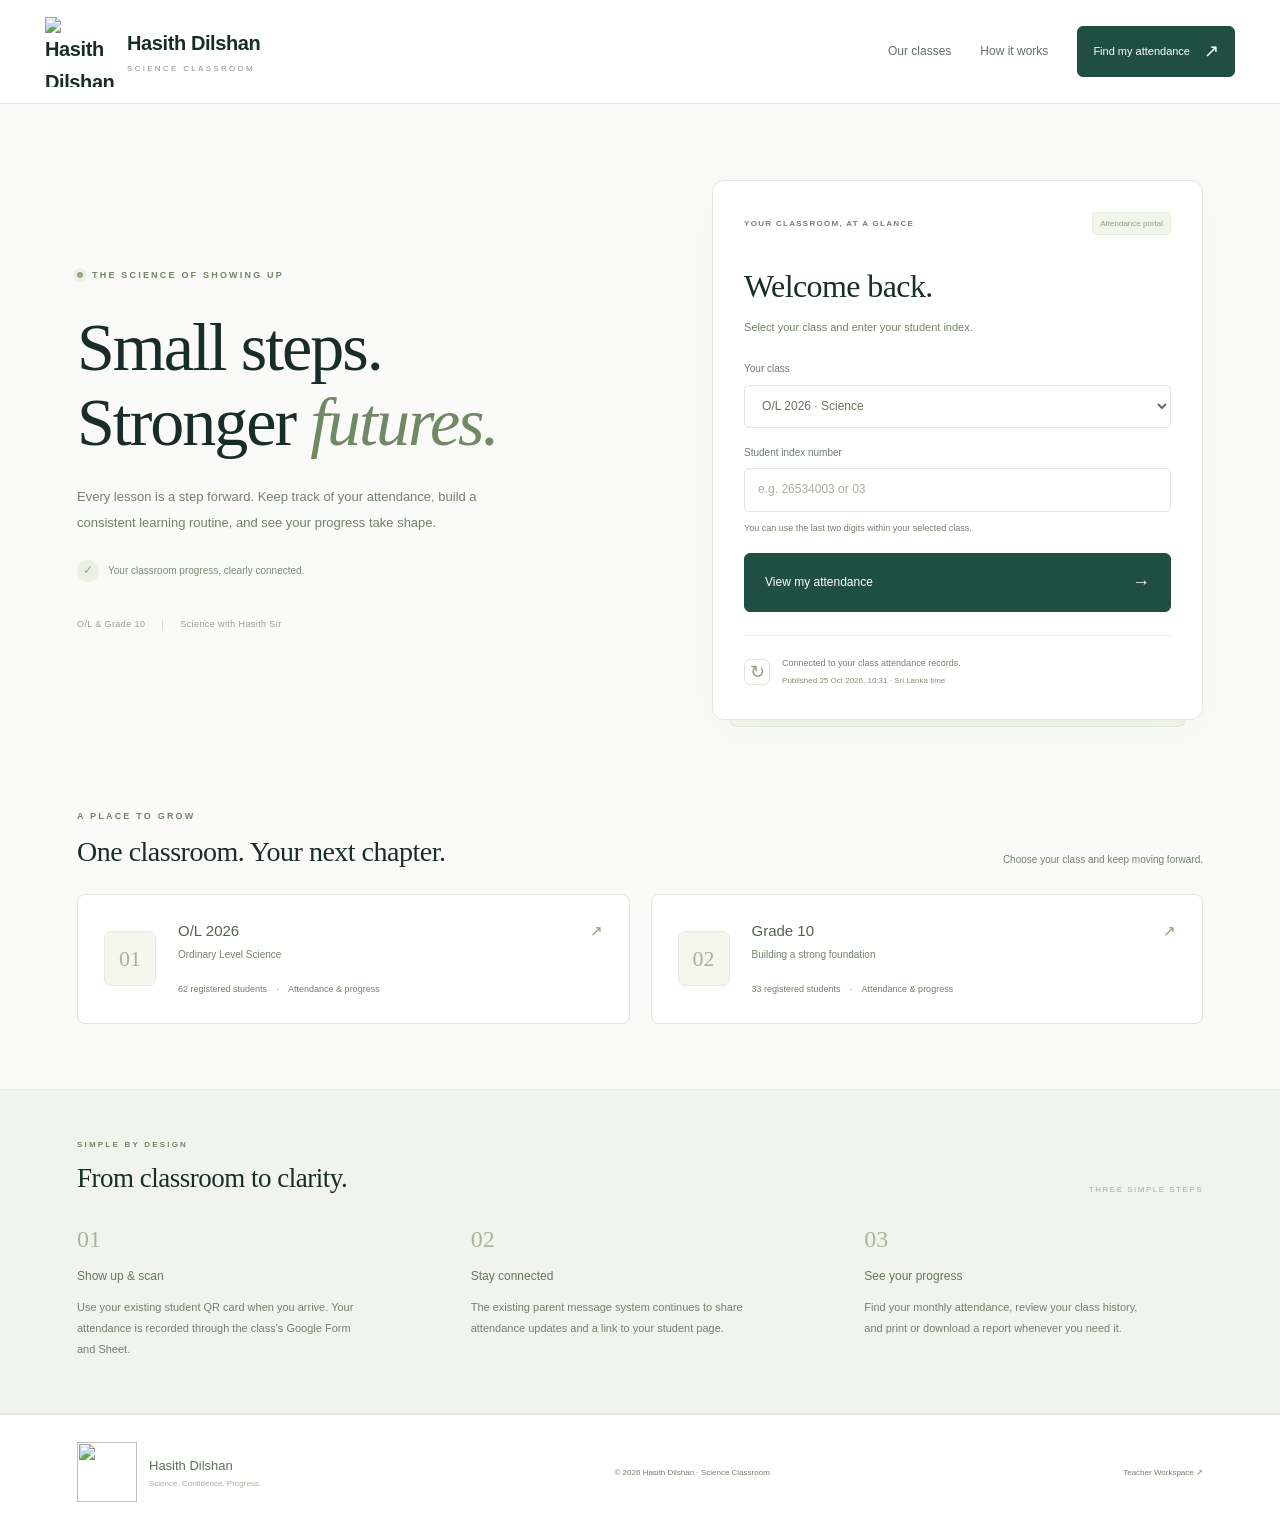
==== commit aa870eb1: "Add files via upload" ====
--- a/index.html
+++ b/index.html
@@ -6,7 +6,7 @@
 <meta name="theme-color" content="#173f39"><meta name="robots" content="noindex,nofollow">
 <title>Hasith Dilshan | Science Classroom</title>
 <link rel="icon" href="assets/logo.png"><link rel="stylesheet" href="styles.css">
-<script defer src="config.js"></script><script defer src="data.js"></script><script defer src="grade10.js"></script><script defer src="app.js"></script>
+<script defer src="connection.js"></script><script defer src="config.js"></script><script defer src="data.js"></script><script defer src="grade10.js"></script><script defer src="app.js"></script>
 </head>
 <body>
 <a href="#main" class="skip">Skip to content</a>
@@ -24,9 +24,9 @@
 <div class="report-summary"><article class="attendance-card"><div class="summary-top"><span class="tiny-label">OVERALL ATTENDANCE</span><span id="attendanceBadge" class="pill"></span></div><div class="percentage" id="overallPct"></div><div class="progress-track"><span id="progressFill"></span></div><p id="attendanceCaption"></p></article><div class="metric-group"><article class="metric"><span class="metric-icon green">✓</span><div><span>Classes attended</span><strong id="presentTotal"></strong></div></article><article class="metric"><span class="metric-icon amber">−</span><div><span>Classes missed</span><strong id="absentTotal"></strong></div></article><article class="metric"><span class="metric-icon gray">◷</span><div><span>Not marked</span><strong id="unmarkedTotal"></strong></div></article></div></div>
 <div class="report-columns"><section class="panel trend"><div class="panel-head"><div><h2>Consistency, month by month.</h2><p>Attendance across your recorded classes.</p></div><span class="chart-key"><i></i> Attendance</span></div><div id="chart" class="chart" role="img" aria-label="Monthly attendance percentages"></div><p class="chart-foot">Present and late arrivals count as attended.</p></section><section class="panel milestone"><p class="eyebrow">YOUR NEXT MILESTONE</p><div class="milestone-icon">✦</div><h2 id="milestoneTitle"></h2><div id="countdown" class="countdown"></div><p id="examDate"></p><p class="milestone-note">A little effort, every day.<br>You've got this.</p></section></div>
 <section class="panel history-panel"><div class="panel-head"><div><h2>Your attendance history</h2><p>Clear records. A clearer way forward.</p></div><div class="filters no-print"><label class="sr-only" for="monthFilter">Filter by month</label><select id="monthFilter"><option value="all">All months</option></select><label class="sr-only" for="statusFilter">Filter by attendance status</label><select id="statusFilter"><option value="all">All statuses</option><option value="P">Present</option><option value="L">Late</option><option value="A">Absent</option><option value="N">Not marked</option></select><button class="button secondary compact" id="csvButton">Download CSV</button></div></div><div class="month-summary" id="monthSummary"></div><div class="table-scroll"><table><thead><tr><th>Class date</th><th>Attendance</th><th>Lesson / note</th></tr></thead><tbody id="historyBody"></tbody></table></div><div id="historyEmpty" class="empty" hidden><span>◷</span><h3>No records to display</h3><p>Attendance will appear here after it is recorded and published.</p></div><div class="history-bottom"><span id="historyCount"></span><span id="reportUpdated"></span></div></section>
-<p class="calculation-note" id="calculationNote"></p><div class="help-box no-print"><div><h3>Something doesn't look right?</h3><p>Contact Hasith Sir with your index number and the class date so your record can be reviewed.</p></div><span>We're here to help. ↗</span></div>
+<section class="panel" id="publicResources" hidden><div class="panel-head"><div><h2>Class notes & resources</h2><p>Study materials shared by Hasith Sir.</p></div></div><div id="resourceList" style="padding:0 24px 24px"></div></section><p class="calculation-note" id="calculationNote"></p><div class="help-box no-print"><div><h3>Something doesn't look right?</h3><p>Contact Hasith Sir with your index number and the class date so your record can be reviewed.</p></div><span>We're here to help. ↗</span></div>
 </section>
 </main>
-<footer class="footer"><div class="wrap"><div class="footer-brand"><img src="assets/logo.png" width="60" height="60" alt=""><div>Hasith Dilshan<small>Science. Confidence. Progress.</small></div></div><p>© <span id="year"></span> Hasith Dilshan · Science Classroom</p><span class="footer-tag">Keep learning. Keep showing up.</span></div></footer>
+<footer class="footer"><div class="wrap"><div class="footer-brand"><img src="assets/logo.png" width="60" height="60" alt=""><div>Hasith Dilshan<small>Science. Confidence. Progress.</small></div></div><p>© <span id="year"></span> Hasith Dilshan · Science Classroom</p><a class="footer-tag" href="teacher.html">Teacher Workspace ↗</a></div></footer>
 <div id="toast" role="status" class="toast" hidden></div>
 </body></html>
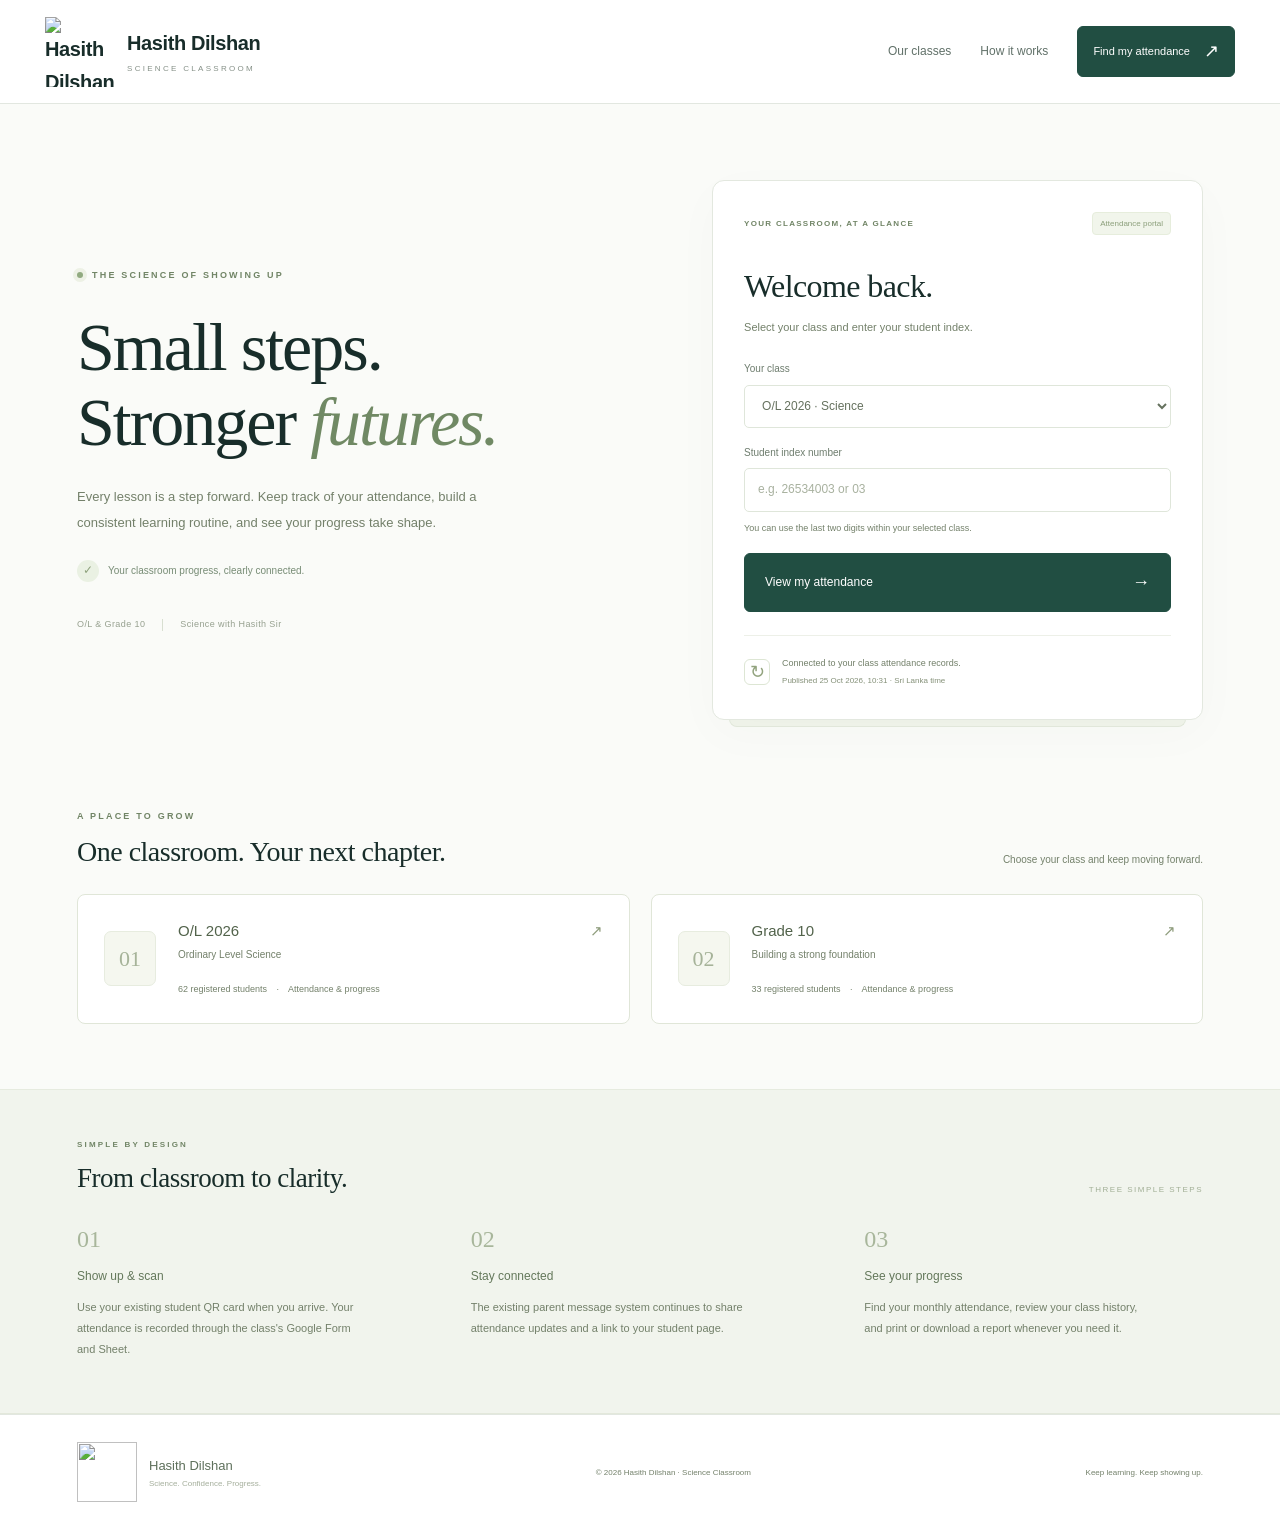
==== commit 0bf8c913: "Add files via upload" ====
--- a/index.html
+++ b/index.html
@@ -6,7 +6,7 @@
 <meta name="theme-color" content="#173f39"><meta name="robots" content="noindex,nofollow">
 <title>Hasith Dilshan | Science Classroom</title>
 <link rel="icon" href="assets/logo.png"><link rel="stylesheet" href="styles.css">
-<script defer src="connection.js"></script><script defer src="config.js"></script><script defer src="data.js"></script><script defer src="grade10.js"></script><script defer src="app.js"></script>
+<script defer src="config.js"></script><script defer src="data.js"></script><script defer src="grade10.js"></script><script defer src="app.js"></script>
 </head>
 <body>
 <a href="#main" class="skip">Skip to content</a>
@@ -24,9 +24,9 @@
 <div class="report-summary"><article class="attendance-card"><div class="summary-top"><span class="tiny-label">OVERALL ATTENDANCE</span><span id="attendanceBadge" class="pill"></span></div><div class="percentage" id="overallPct"></div><div class="progress-track"><span id="progressFill"></span></div><p id="attendanceCaption"></p></article><div class="metric-group"><article class="metric"><span class="metric-icon green">✓</span><div><span>Classes attended</span><strong id="presentTotal"></strong></div></article><article class="metric"><span class="metric-icon amber">−</span><div><span>Classes missed</span><strong id="absentTotal"></strong></div></article><article class="metric"><span class="metric-icon gray">◷</span><div><span>Not marked</span><strong id="unmarkedTotal"></strong></div></article></div></div>
 <div class="report-columns"><section class="panel trend"><div class="panel-head"><div><h2>Consistency, month by month.</h2><p>Attendance across your recorded classes.</p></div><span class="chart-key"><i></i> Attendance</span></div><div id="chart" class="chart" role="img" aria-label="Monthly attendance percentages"></div><p class="chart-foot">Present and late arrivals count as attended.</p></section><section class="panel milestone"><p class="eyebrow">YOUR NEXT MILESTONE</p><div class="milestone-icon">✦</div><h2 id="milestoneTitle"></h2><div id="countdown" class="countdown"></div><p id="examDate"></p><p class="milestone-note">A little effort, every day.<br>You've got this.</p></section></div>
 <section class="panel history-panel"><div class="panel-head"><div><h2>Your attendance history</h2><p>Clear records. A clearer way forward.</p></div><div class="filters no-print"><label class="sr-only" for="monthFilter">Filter by month</label><select id="monthFilter"><option value="all">All months</option></select><label class="sr-only" for="statusFilter">Filter by attendance status</label><select id="statusFilter"><option value="all">All statuses</option><option value="P">Present</option><option value="L">Late</option><option value="A">Absent</option><option value="N">Not marked</option></select><button class="button secondary compact" id="csvButton">Download CSV</button></div></div><div class="month-summary" id="monthSummary"></div><div class="table-scroll"><table><thead><tr><th>Class date</th><th>Attendance</th><th>Lesson / note</th></tr></thead><tbody id="historyBody"></tbody></table></div><div id="historyEmpty" class="empty" hidden><span>◷</span><h3>No records to display</h3><p>Attendance will appear here after it is recorded and published.</p></div><div class="history-bottom"><span id="historyCount"></span><span id="reportUpdated"></span></div></section>
-<section class="panel" id="publicResources" hidden><div class="panel-head"><div><h2>Class notes & resources</h2><p>Study materials shared by Hasith Sir.</p></div></div><div id="resourceList" style="padding:0 24px 24px"></div></section><p class="calculation-note" id="calculationNote"></p><div class="help-box no-print"><div><h3>Something doesn't look right?</h3><p>Contact Hasith Sir with your index number and the class date so your record can be reviewed.</p></div><span>We're here to help. ↗</span></div>
+<p class="calculation-note" id="calculationNote"></p><div class="help-box no-print"><div><h3>Something doesn't look right?</h3><p>Contact Hasith Sir with your index number and the class date so your record can be reviewed.</p></div><span>We're here to help. ↗</span></div>
 </section>
 </main>
-<footer class="footer"><div class="wrap"><div class="footer-brand"><img src="assets/logo.png" width="60" height="60" alt=""><div>Hasith Dilshan<small>Science. Confidence. Progress.</small></div></div><p>© <span id="year"></span> Hasith Dilshan · Science Classroom</p><a class="footer-tag" href="teacher.html">Teacher Workspace ↗</a></div></footer>
+<footer class="footer"><div class="wrap"><div class="footer-brand"><img src="assets/logo.png" width="60" height="60" alt=""><div>Hasith Dilshan<small>Science. Confidence. Progress.</small></div></div><p>© <span id="year"></span> Hasith Dilshan · Science Classroom</p><span class="footer-tag">Keep learning. Keep showing up.</span></div></footer>
 <div id="toast" role="status" class="toast" hidden></div>
 </body></html>
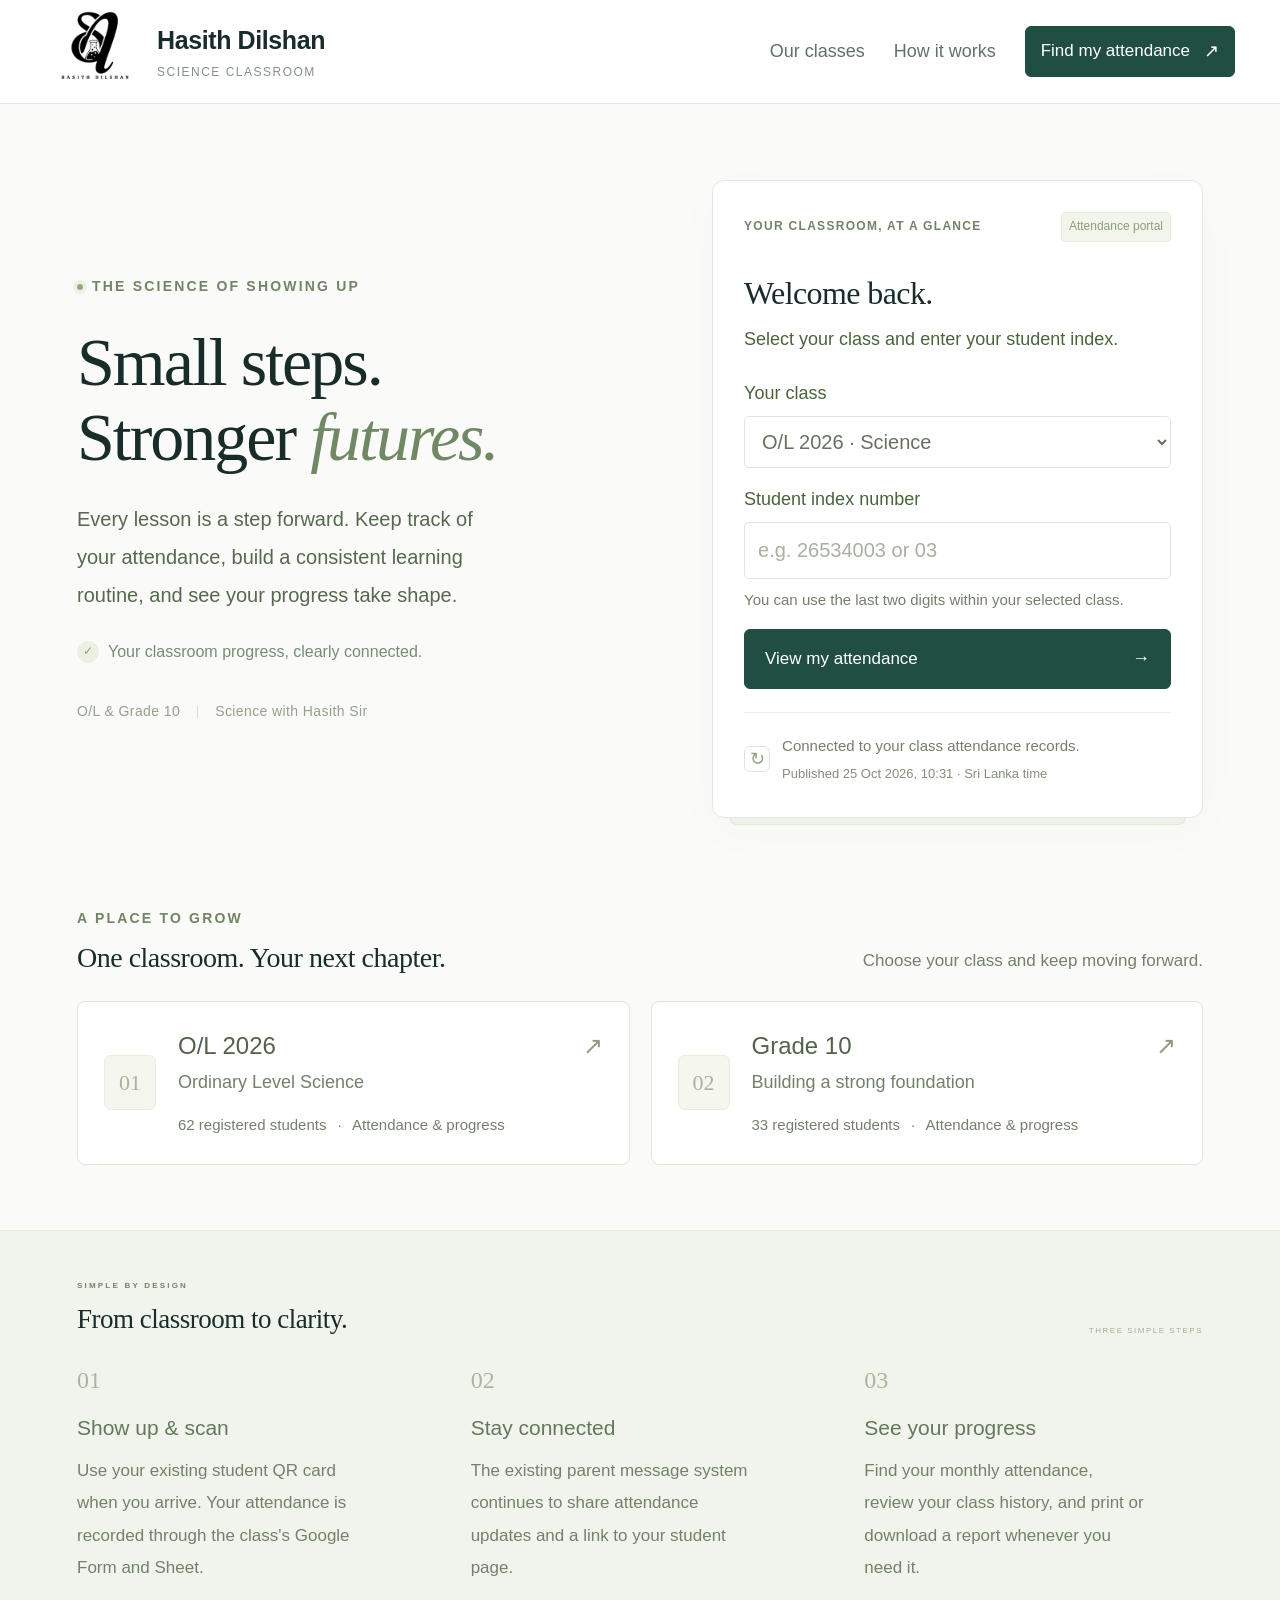
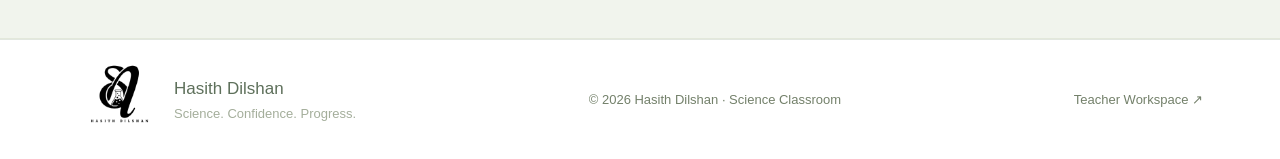
==== commit 5fc5c882: "Add files via upload" ====
--- a/index.html
+++ b/index.html
@@ -5,12 +5,16 @@
 <meta name="description" content="Hasith Dilshan Science Classroom. Check your class attendance, explore your monthly progress and download your attendance report.">
 <meta name="theme-color" content="#173f39"><meta name="robots" content="noindex,nofollow">
 <title>Hasith Dilshan | Science Classroom</title>
-<link rel="icon" href="assets/logo.png"><link rel="stylesheet" href="styles.css">
-<script defer src="config.js"></script><script defer src="data.js"></script><script defer src="grade10.js"></script><script defer src="app.js"></script>
-</head>
+<link rel="icon" type="image/png" href="[data-uri]"><link rel="shortcut icon" href="favicon.png?v=3.2"><link rel="stylesheet" href="styles.css?v=3.2">
+<script defer src="connection.js"></script><script defer src="config.js"></script><script defer src="data.js"></script><script defer src="grade10.js"></script><script defer src="app.js?v=3.2"></script>
+<style id="large-print-v32">/* v3.2 classroom large-text mode */
+body{font-size:18px}.header-inner .brand img{width:130px;height:100px;object-fit:contain;margin:-10px -15px}.brand{font-size:25px}.brand small{font-size:12px}.hero-description{font-size:20px;color:#56684d}.hero-note{font-size:16px}.hero-bottom{font-size:14px}.eyebrow{font-size:14px}.lookup-card label,.lookup-card>p{font-size:18px;color:#49643b}.lookup-card input,.lookup-card select{font-size:20px;min-height:52px}.field-hint,.lookup-foot{font-size:15px}.lookup-foot small{font-size:13px}.tiny-label,.pill{font-size:12px}.button,.button.compact{font-size:17px;min-height:45px}.header-inner nav{font-size:18px}.class-card h3{font-size:24px}.class-card p{font-size:18px}.class-card small{font-size:15px}.section-intro>p{font-size:17px}.steps h3{font-size:21px}.steps p{font-size:17px}.report-heading h1{font-size:42px}.report-subtitle{font-size:18px}.index-label{font-size:16px}.metric>div>span{font-size:18px}.metric strong{font-size:33px}.panel-head h2{font-size:24px}.panel-head p{font-size:17px}.chart-key,.chart-foot{font-size:15px}.attendance-card p{font-size:17px}.filters select,.filters .button{font-size:16px}.month-summary{font-size:17px}th{font-size:17px}td{font-size:18px}.status{font-size:15px}.history-bottom,.calculation-note{font-size:15px}.help-box h3{font-size:21px}.help-box p{font-size:17px}.help-box>span{font-size:16px}.footer-brand img{width:105px;height:85px;object-fit:contain;margin:-10px}.footer p,.footer-tag,.footer-brand small{font-size:13px}
+@media(max-width:1000px){.hero{gap:25px}.hero-description{font-size:18px}.hero-bottom{font-size:13px}.hero{grid-template-columns:1fr 1.1fr}}
+@media(max-width:700px){.hero{grid-template-columns:1fr}.brand{font-size:19px}.brand small{font-size:9px}.header-inner .brand img{width:100px;height:90px;margin:-8px -12px}.header-inner nav .button{font-size:13px}.hero-description{font-size:18px}.hero .eyebrow{font-size:12px}.hero-note{font-size:16px}.hero-bottom{font-size:12px}.lookup-card label,.lookup-card>p{font-size:18px}.lookup-card input,.lookup-card select{font-size:20px}.field-hint,.lookup-foot{font-size:15px}.tiny-label,.pill{font-size:11px}.class-card p{font-size:17px}.class-card small{font-size:14px}.steps p{font-size:17px}.report-subtitle{font-size:17px}.metric>div>span{font-size:15px}.panel-head h2{font-size:21px}.panel-head p{font-size:16px}.history-bottom{font-size:13px}.table-scroll table{min-width:650px}.class-card small{line-height:1.8}}
+</style></head>
 <body>
 <a href="#main" class="skip">Skip to content</a>
-<header class="site-header"><div class="header-inner"><a class="brand" href="./" aria-label="Hasith Dilshan Science Classroom home"><img src="assets/logo.png" width="66" height="66" alt="Hasith Dilshan logo"><span>Hasith Dilshan<small>SCIENCE CLASSROOM</small></span></a><nav aria-label="Main navigation"><a href="#classes">Our classes</a><a href="#how">How it works</a><button class="button compact" id="navLookup">Find my attendance <span aria-hidden="true">↗</span></button></nav></div></header>
+<header class="site-header"><div class="header-inner"><a class="brand" href="./" aria-label="Hasith Dilshan Science Classroom home"><img src="[data-uri]" width="66" height="66" alt="Hasith Dilshan logo"><span>Hasith Dilshan<small>SCIENCE CLASSROOM</small></span></a><nav aria-label="Main navigation"><a href="#classes">Our classes</a><a href="#how">How it works</a><button class="button compact" id="navLookup">Find my attendance <span aria-hidden="true">↗</span></button></nav></div></header>
 <main id="main">
 <section id="landing">
 <div class="hero wrap"><div class="hero-copy"><p class="eyebrow"><span class="live-dot"></span> THE SCIENCE OF SHOWING UP</p><h1>Small steps.<br>Stronger <em>futures.</em></h1><p class="hero-description">Every lesson is a step forward. Keep track of your attendance, build a consistent learning routine, and see your progress take shape.</p><div class="hero-note"><span class="note-icon">✓</span><span>Your classroom progress, clearly connected.</span></div><div class="hero-bottom"><span>O/L & Grade 10</span><span class="divider"></span><span>Science with Hasith Sir</span></div></div>
@@ -24,9 +28,9 @@
 <div class="report-summary"><article class="attendance-card"><div class="summary-top"><span class="tiny-label">OVERALL ATTENDANCE</span><span id="attendanceBadge" class="pill"></span></div><div class="percentage" id="overallPct"></div><div class="progress-track"><span id="progressFill"></span></div><p id="attendanceCaption"></p></article><div class="metric-group"><article class="metric"><span class="metric-icon green">✓</span><div><span>Classes attended</span><strong id="presentTotal"></strong></div></article><article class="metric"><span class="metric-icon amber">−</span><div><span>Classes missed</span><strong id="absentTotal"></strong></div></article><article class="metric"><span class="metric-icon gray">◷</span><div><span>Not marked</span><strong id="unmarkedTotal"></strong></div></article></div></div>
 <div class="report-columns"><section class="panel trend"><div class="panel-head"><div><h2>Consistency, month by month.</h2><p>Attendance across your recorded classes.</p></div><span class="chart-key"><i></i> Attendance</span></div><div id="chart" class="chart" role="img" aria-label="Monthly attendance percentages"></div><p class="chart-foot">Present and late arrivals count as attended.</p></section><section class="panel milestone"><p class="eyebrow">YOUR NEXT MILESTONE</p><div class="milestone-icon">✦</div><h2 id="milestoneTitle"></h2><div id="countdown" class="countdown"></div><p id="examDate"></p><p class="milestone-note">A little effort, every day.<br>You've got this.</p></section></div>
 <section class="panel history-panel"><div class="panel-head"><div><h2>Your attendance history</h2><p>Clear records. A clearer way forward.</p></div><div class="filters no-print"><label class="sr-only" for="monthFilter">Filter by month</label><select id="monthFilter"><option value="all">All months</option></select><label class="sr-only" for="statusFilter">Filter by attendance status</label><select id="statusFilter"><option value="all">All statuses</option><option value="P">Present</option><option value="L">Late</option><option value="A">Absent</option><option value="N">Not marked</option></select><button class="button secondary compact" id="csvButton">Download CSV</button></div></div><div class="month-summary" id="monthSummary"></div><div class="table-scroll"><table><thead><tr><th>Class date</th><th>Attendance</th><th>Lesson / note</th></tr></thead><tbody id="historyBody"></tbody></table></div><div id="historyEmpty" class="empty" hidden><span>◷</span><h3>No records to display</h3><p>Attendance will appear here after it is recorded and published.</p></div><div class="history-bottom"><span id="historyCount"></span><span id="reportUpdated"></span></div></section>
-<p class="calculation-note" id="calculationNote"></p><div class="help-box no-print"><div><h3>Something doesn't look right?</h3><p>Contact Hasith Sir with your index number and the class date so your record can be reviewed.</p></div><span>We're here to help. ↗</span></div>
+<section class="panel" id="publicResources" hidden><div class="panel-head"><div><h2>Class notes & resources</h2><p>Study materials shared by Hasith Sir.</p></div></div><div id="resourceList" style="padding:0 24px 24px"></div></section><p class="calculation-note" id="calculationNote"></p><div class="help-box no-print"><div><h3>Something doesn't look right?</h3><p>Contact Hasith Sir with your index number and the class date so your record can be reviewed.</p></div><span>We're here to help. ↗</span></div>
 </section>
 </main>
-<footer class="footer"><div class="wrap"><div class="footer-brand"><img src="assets/logo.png" width="60" height="60" alt=""><div>Hasith Dilshan<small>Science. Confidence. Progress.</small></div></div><p>© <span id="year"></span> Hasith Dilshan · Science Classroom</p><span class="footer-tag">Keep learning. Keep showing up.</span></div></footer>
+<footer class="footer"><div class="wrap"><div class="footer-brand"><img src="[data-uri]" width="60" height="60" alt=""><div>Hasith Dilshan<small>Science. Confidence. Progress.</small></div></div><p>© <span id="year"></span> Hasith Dilshan · Science Classroom</p><a class="footer-tag" href="teacher.html">Teacher Workspace ↗</a></div></footer>
 <div id="toast" role="status" class="toast" hidden></div>
 </body></html>
--- a/styles.css
+++ b/styles.css
@@ -4,3 +4,11 @@
 @media(max-width:700px){.wrap,.header-inner{padding-left:22px;padding-right:22px}.site-header{height:82px}.brand{gap:7px;font-size:16px}.brand img{width:52px;height:52px}.brand small{font-size:6px;letter-spacing:1.5px}.header-inner nav>a{display:none}.header-inner nav .button{font-size:9px;padding:8px 10px;gap:8px;min-height:34px}.hero{grid-template-columns:1fr;gap:35px;padding-top:40px;padding-bottom:45px}.hero .eyebrow{font-size:8px}.hero h1{font-size:56px;margin-top:22px;line-height:1.08}.hero-description{font-size:12px;max-width:420px;margin-top:21px}.hero-note{font-size:10px;margin-top:20px}.hero-bottom{margin-top:21px;font-size:8px}.lookup-card{padding:25px}.lookup-card h2{font-size:30px;margin-top:20px}.card-top{flex-wrap:nowrap}.tiny-label{font-size:7px}.pill{font-size:7px}.lookup-card>p{font-size:11px}.lookup-card label{font-size:11px}input,select{font-size:13px;min-height:45px}.field-hint{font-size:10px;line-height:1.7}.lookup-foot{font-size:10px}.lookup-foot small{font-size:9px}.section-intro{align-items:flex-start;gap:15px;flex-direction:column}.section-intro h2{font-size:26px;max-width:300px}.section-intro>p{font-size:11px}.class-section{padding-top:14px;padding-bottom:42px}.class-cards{grid-template-columns:1fr;gap:14px}.class-card{padding:20px;gap:17px}.class-number{width:45px;height:49px;font-size:20px}.class-card h3{font-size:15px}.class-card p{font-size:11px}.class-card small{font-size:9px}.how-section{padding:35px 0 38px}.steps{grid-template-columns:1fr;gap:27px;margin-top:25px}.steps article{position:relative;padding-left:45px}.steps article>span{position:absolute;left:0;top:0;font-size:23px}.steps h3{margin:0;font-size:13px}.steps p{max-width:100%;font-size:11px;margin-top:7px}.mini-label{display:none}.footer>.wrap{flex-wrap:wrap;gap:12px;padding-top:21px;padding-bottom:25px}.footer-brand{width:100%}.footer-brand img{width:47px;height:47px}.footer p,.footer-tag{font-size:8px}.footer-tag{display:none}.report-view{padding-top:24px}.report-nav{align-items:flex-start;gap:13px;flex-wrap:wrap;padding-bottom:15px}.report-nav>div{width:100%;gap:7px}.report-nav .button{font-size:9px;padding:9px 11px;flex:1;min-height:34px}.report-heading{margin:15px 0 22px;flex-wrap:wrap;gap:17px}.report-heading h1{font-size:29px;line-height:1.3}.report-subtitle{font-size:10px}.report-heading .eyebrow{font-size:8px}.index-label{font-size:8px;padding:6px 10px}.report-summary{grid-template-columns:1fr;gap:15px;margin-bottom:17px}.attendance-card{padding:23px}.percentage{font-size:61px;margin-top:13px}.attendance-card p{font-size:11px}.metric-group{grid-template-columns:repeat(3,1fr);grid-template-rows:auto;gap:9px}.metric{display:block;padding:15px 10px}.metric-icon{width:26px;height:26px;border-radius:6px;font-size:15px;margin-bottom:10px}.metric>div{display:block}.metric>div>span{font-size:9px;display:block}.metric strong{font-size:23px;display:block;margin-top:6px}.report-columns{grid-template-columns:1fr;gap:17px;margin-bottom:18px}.panel-head{padding:20px 17px;gap:12px}.panel-head h2{font-size:13px}.panel-head p{font-size:10px}.chart-key{font-size:8px;white-space:nowrap}.chart{height:177px;padding:0 22px 23px 18px;gap:13px}.bars{gap:15px}.chart-foot{font-size:9px}.milestone{padding:22px}.milestone-icon{display:none}.milestone h2{font-size:25px;margin-top:14px}.milestone .milestone-note{margin-top:13px;padding-top:11px}.countdown{margin-top:15px;gap:24px}.countdown strong{font-size:40px}.milestone>p:not(.eyebrow){font-size:10px}.filters{gap:6px;justify-content:flex-start;width:100%}.filters select{font-size:10px;flex:1;min-width:0}.filters .button{font-size:9px}.month-summary{padding:12px 17px;font-size:10px}.history-panel .panel-head{gap:15px}.table-scroll table{min-width:430px}th,td{padding:14px 17px}th{font-size:10px}td{font-size:11px}.status{font-size:10px}.history-bottom{padding:14px 17px;flex-wrap:wrap;gap:7px;font-size:9px}.calculation-note{font-size:9px;line-height:1.95}.help-box{padding:18px;flex-wrap:wrap;gap:10px}.help-box p{font-size:11px}.help-box>span{font-size:9px}.toast{min-width:240px;max-width:90%;font-size:11px;text-align:center}}
 @media(prefers-reduced-motion:reduce){html{scroll-behavior:auto}*{transition:none!important}}
 @media print{@page{size:A4;margin:15mm}.no-print,.site-header nav,.footer,#landing,.toast{display:none!important}body{background:white;color:#111;font-size:10px}.wrap{max-width:none;padding:0}.site-header{height:72px;border-bottom:1px solid #ddd}.header-inner{padding:0}.brand img{width:50px;height:50px}.brand{font-size:16px}.report-view{padding-top:15px}.report-heading{margin:0 0 18px}.report-heading h1{font-size:25px}.report-summary{gap:15px;grid-template-columns:1fr 1fr}.attendance-card{padding:15px;border-color:#ddd}.percentage{font-size:45px}.metric{padding:10px 15px}.metric strong{font-size:20px}.panel{box-shadow:none;border-color:#ddd}.report-columns{grid-template-columns:1.7fr 1fr;gap:15px}.panel-head{padding:15px}.chart{height:130px}.milestone{padding:15px}.milestone .eyebrow{font-size:7px}.milestone h2{font-size:20px}.milestone-icon,.milestone-note{display:none}.chart-foot{padding:10px}.filters{display:none}.history-panel .panel-head{padding:15px}.month-summary{padding:10px 15px}.table-scroll{overflow:visible}table{min-width:0!important}th,td{padding:9px 15px;font-size:10px}thead{display:table-header-group}tr{break-inside:avoid}.history-bottom{font-size:8px;padding:12px 15px}.attendance-card,.metric,.milestone,.bar,.status{-webkit-print-color-adjust:exact;print-color-adjust:exact}.calculation-note{font-size:8px}.status{font-size:9px}.report-subtitle{font-size:10px}}
+/* v3.1 readable classroom type scale */
+.header-inner .brand img{width:92px;height:84px}.brand{font-size:23px}.brand small{font-size:10px;letter-spacing:1.5px}.header-inner nav{font-size:15px}.hero-description{font-size:16px;line-height:1.9}.hero-note{font-size:13px}.hero-bottom{font-size:12px}.eyebrow{font-size:11px}.lookup-card>p{font-size:15px;color:#617158}.lookup-card label{font-size:15px}.lookup-card input,.lookup-card select{font-size:17px;min-height:49px}.field-hint{font-size:12px}.lookup-foot{font-size:12px}.lookup-foot small{font-size:11px}.tiny-label{font-size:10px}.pill{font-size:11px}.button{font-size:15px}.button.compact{font-size:14px}.section-intro>p{font-size:14px}.class-card h3{font-size:20px}.class-card p{font-size:14px}.class-card small{font-size:12px}.steps h3{font-size:17px}.steps p{font-size:14px}.footer-brand{font-size:17px}.footer-brand small{font-size:11px}.footer p,.footer-tag{font-size:11px}.footer-brand img{width:80px;height:70px}.report-subtitle{font-size:15px}.index-label{font-size:13px}.metric>div>span{font-size:14px}.metric strong{font-size:28px}.panel-head h2{font-size:19px}.panel-head p{font-size:13px}.chart-key,.chart-foot{font-size:12px}.axis,.bar-item>span,.bar b{font-size:11px}.attendance-card p{font-size:14px}.filters select,.filters .button{font-size:13px}.month-summary{font-size:14px}th{font-size:13px}td{font-size:15px}.status{font-size:12px}.history-bottom{font-size:12px}.calculation-note{font-size:12px}.help-box h3{font-size:17px}.help-box p{font-size:14px}.help-box>span{font-size:13px}.milestone>p:not(.eyebrow){font-size:12px}.report-nav .text-button{font-size:15px}
+@media(max-width:1000px){.hero{gap:35px}.hero-description{font-size:15px}.hero-bottom{font-size:11px}}
+@media(max-width:700px){.site-header{height:100px}.brand{font-size:18px}.header-inner .brand img{width:70px;height:75px}.brand small{font-size:8px}.header-inner nav .button{font-size:11px;padding:9px}.hero-description{font-size:16px}.hero-note{font-size:13px}.hero-bottom{font-size:10px}.lookup-card label,.lookup-card>p{font-size:15px}.lookup-foot{font-size:12px}.field-hint{font-size:12px}.tiny-label{font-size:9px}.pill{font-size:10px}.class-card small{font-size:12px}.class-card p{font-size:14px}.steps h3{font-size:17px}.steps p{font-size:14px}.report-nav .button{font-size:12px}.report-heading h1{font-size:30px}.metric>div>span{font-size:12px}.table-scroll table{min-width:550px}.report-heading .eyebrow{font-size:11px}.footer p,.footer-tag{font-size:10px}.report-subtitle{font-size:14px}}
+/* v3.2 classroom large-text mode */
+body{font-size:18px}.header-inner .brand img{width:130px;height:100px;object-fit:contain;margin:-10px -15px}.brand{font-size:25px}.brand small{font-size:12px}.hero-description{font-size:20px;color:#56684d}.hero-note{font-size:16px}.hero-bottom{font-size:14px}.eyebrow{font-size:14px}.lookup-card label,.lookup-card>p{font-size:18px;color:#49643b}.lookup-card input,.lookup-card select{font-size:20px;min-height:52px}.field-hint,.lookup-foot{font-size:15px}.lookup-foot small{font-size:13px}.tiny-label,.pill{font-size:12px}.button,.button.compact{font-size:17px;min-height:45px}.header-inner nav{font-size:18px}.class-card h3{font-size:24px}.class-card p{font-size:18px}.class-card small{font-size:15px}.section-intro>p{font-size:17px}.steps h3{font-size:21px}.steps p{font-size:17px}.report-heading h1{font-size:42px}.report-subtitle{font-size:18px}.index-label{font-size:16px}.metric>div>span{font-size:18px}.metric strong{font-size:33px}.panel-head h2{font-size:24px}.panel-head p{font-size:17px}.chart-key,.chart-foot{font-size:15px}.attendance-card p{font-size:17px}.filters select,.filters .button{font-size:16px}.month-summary{font-size:17px}th{font-size:17px}td{font-size:18px}.status{font-size:15px}.history-bottom,.calculation-note{font-size:15px}.help-box h3{font-size:21px}.help-box p{font-size:17px}.help-box>span{font-size:16px}.footer-brand img{width:105px;height:85px;object-fit:contain;margin:-10px}.footer p,.footer-tag,.footer-brand small{font-size:13px}
+@media(max-width:1000px){.hero{gap:25px}.hero-description{font-size:18px}.hero-bottom{font-size:13px}.hero{grid-template-columns:1fr 1.1fr}}
+@media(max-width:700px){.hero{grid-template-columns:1fr}.brand{font-size:19px}.brand small{font-size:9px}.header-inner .brand img{width:100px;height:90px;margin:-8px -12px}.header-inner nav .button{font-size:13px}.hero-description{font-size:18px}.hero .eyebrow{font-size:12px}.hero-note{font-size:16px}.hero-bottom{font-size:12px}.lookup-card label,.lookup-card>p{font-size:18px}.lookup-card input,.lookup-card select{font-size:20px}.field-hint,.lookup-foot{font-size:15px}.tiny-label,.pill{font-size:11px}.class-card p{font-size:17px}.class-card small{font-size:14px}.steps p{font-size:17px}.report-subtitle{font-size:17px}.metric>div>span{font-size:15px}.panel-head h2{font-size:21px}.panel-head p{font-size:16px}.history-bottom{font-size:13px}.table-scroll table{min-width:650px}.class-card small{line-height:1.8}}
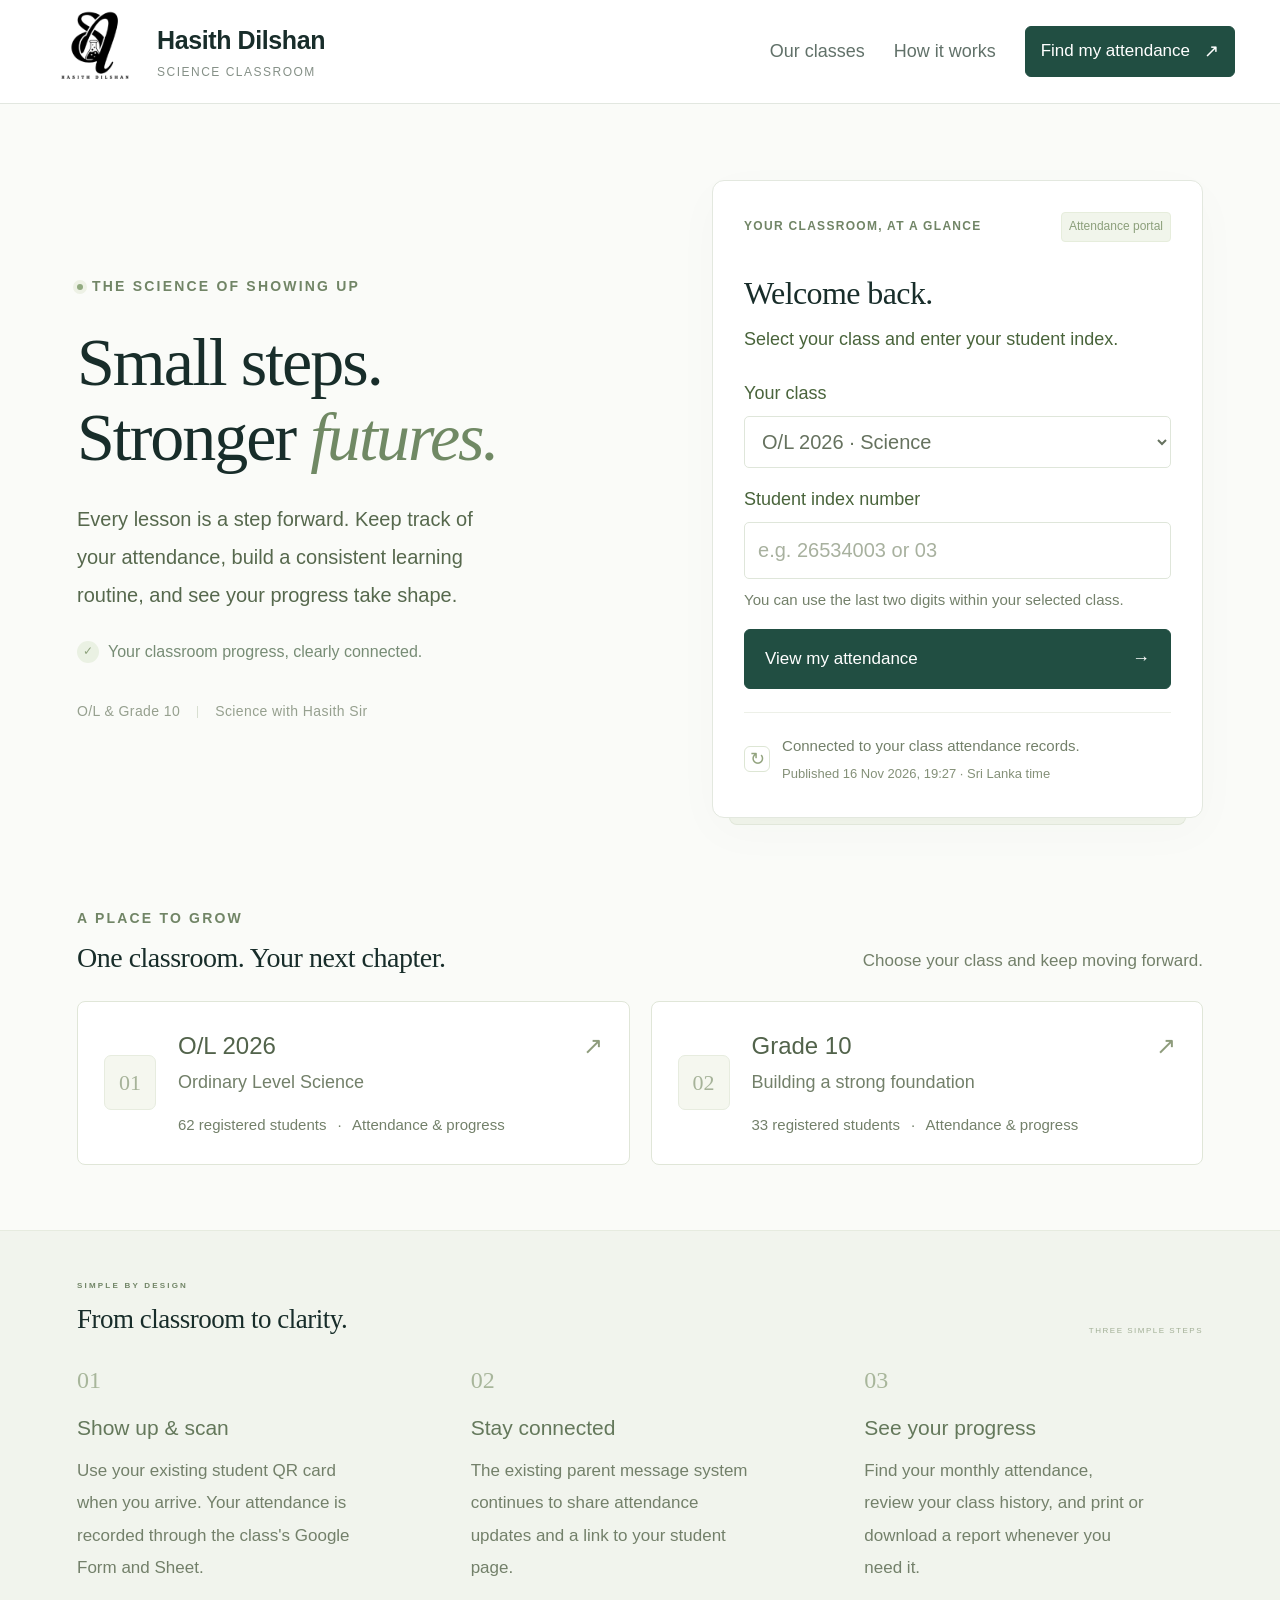
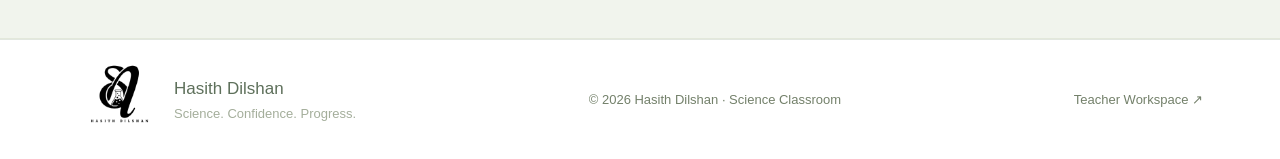
==== commit 92ba0b97: "Add files via upload" ====
--- a/index.html
+++ b/index.html
@@ -6,7 +6,7 @@
 <meta name="theme-color" content="#173f39"><meta name="robots" content="noindex,nofollow">
 <title>Hasith Dilshan | Science Classroom</title>
 <link rel="icon" type="image/png" href="[data-uri]"><link rel="shortcut icon" href="favicon.png?v=3.2"><link rel="stylesheet" href="styles.css?v=3.2">
-<script defer src="connection.js"></script><script defer src="config.js"></script><script defer src="data.js"></script><script defer src="grade10.js"></script><script defer src="app.js?v=3.2"></script>
+<script defer src="connection.js"></script><script defer src="config.js"></script><script defer src="data.js"></script><script defer src="grade10.js"></script><script defer src="app.js?v=3.5.1"></script>
 <style id="large-print-v32">/* v3.2 classroom large-text mode */
 body{font-size:18px}.header-inner .brand img{width:130px;height:100px;object-fit:contain;margin:-10px -15px}.brand{font-size:25px}.brand small{font-size:12px}.hero-description{font-size:20px;color:#56684d}.hero-note{font-size:16px}.hero-bottom{font-size:14px}.eyebrow{font-size:14px}.lookup-card label,.lookup-card>p{font-size:18px;color:#49643b}.lookup-card input,.lookup-card select{font-size:20px;min-height:52px}.field-hint,.lookup-foot{font-size:15px}.lookup-foot small{font-size:13px}.tiny-label,.pill{font-size:12px}.button,.button.compact{font-size:17px;min-height:45px}.header-inner nav{font-size:18px}.class-card h3{font-size:24px}.class-card p{font-size:18px}.class-card small{font-size:15px}.section-intro>p{font-size:17px}.steps h3{font-size:21px}.steps p{font-size:17px}.report-heading h1{font-size:42px}.report-subtitle{font-size:18px}.index-label{font-size:16px}.metric>div>span{font-size:18px}.metric strong{font-size:33px}.panel-head h2{font-size:24px}.panel-head p{font-size:17px}.chart-key,.chart-foot{font-size:15px}.attendance-card p{font-size:17px}.filters select,.filters .button{font-size:16px}.month-summary{font-size:17px}th{font-size:17px}td{font-size:18px}.status{font-size:15px}.history-bottom,.calculation-note{font-size:15px}.help-box h3{font-size:21px}.help-box p{font-size:17px}.help-box>span{font-size:16px}.footer-brand img{width:105px;height:85px;object-fit:contain;margin:-10px}.footer p,.footer-tag,.footer-brand small{font-size:13px}
 @media(max-width:1000px){.hero{gap:25px}.hero-description{font-size:18px}.hero-bottom{font-size:13px}.hero{grid-template-columns:1fr 1.1fr}}
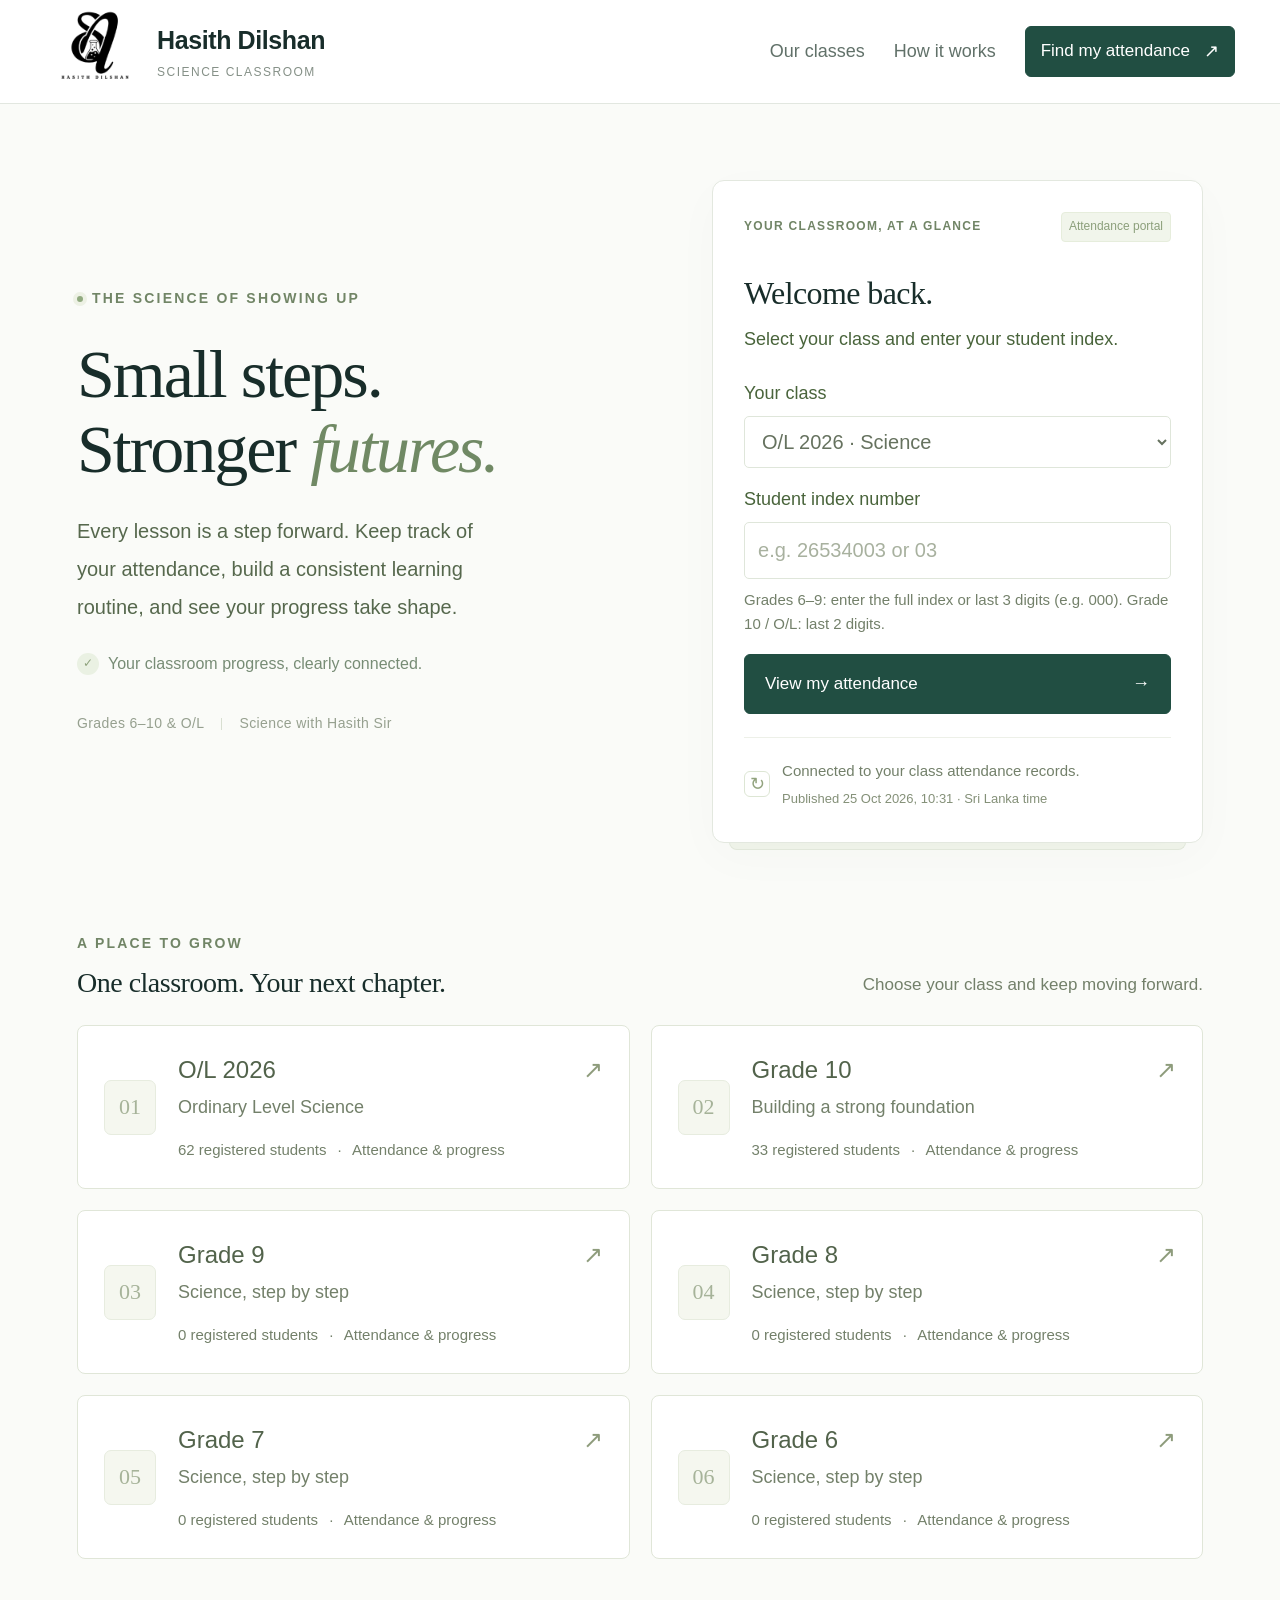
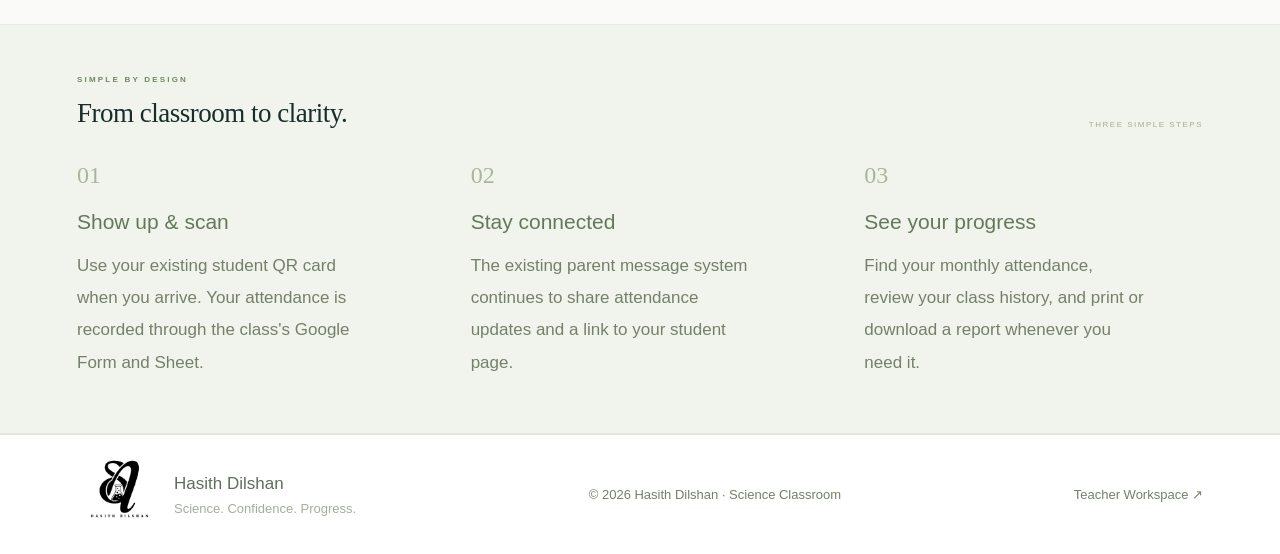
==== commit a07b8833: "Add files via upload" ====
--- a/index.html
+++ b/index.html
@@ -6,7 +6,7 @@
 <meta name="theme-color" content="#173f39"><meta name="robots" content="noindex,nofollow">
 <title>Hasith Dilshan | Science Classroom</title>
 <link rel="icon" type="image/png" href="[data-uri]"><link rel="shortcut icon" href="favicon.png?v=3.2"><link rel="stylesheet" href="styles.css?v=3.2">
-<script defer src="connection.js"></script><script defer src="config.js"></script><script defer src="data.js"></script><script defer src="grade10.js"></script><script defer src="app.js?v=3.5.1"></script>
+<script defer src="connection.js"></script><script defer src="config.js"></script><script defer src="data.js"></script><script defer src="grade10.js"></script><link rel="stylesheet" href="fees.css?v=3.6"><script defer src="fees.js?v=3.6"></script><script defer src="app.js?v=3.6"></script>
 <style id="large-print-v32">/* v3.2 classroom large-text mode */
 body{font-size:18px}.header-inner .brand img{width:130px;height:100px;object-fit:contain;margin:-10px -15px}.brand{font-size:25px}.brand small{font-size:12px}.hero-description{font-size:20px;color:#56684d}.hero-note{font-size:16px}.hero-bottom{font-size:14px}.eyebrow{font-size:14px}.lookup-card label,.lookup-card>p{font-size:18px;color:#49643b}.lookup-card input,.lookup-card select{font-size:20px;min-height:52px}.field-hint,.lookup-foot{font-size:15px}.lookup-foot small{font-size:13px}.tiny-label,.pill{font-size:12px}.button,.button.compact{font-size:17px;min-height:45px}.header-inner nav{font-size:18px}.class-card h3{font-size:24px}.class-card p{font-size:18px}.class-card small{font-size:15px}.section-intro>p{font-size:17px}.steps h3{font-size:21px}.steps p{font-size:17px}.report-heading h1{font-size:42px}.report-subtitle{font-size:18px}.index-label{font-size:16px}.metric>div>span{font-size:18px}.metric strong{font-size:33px}.panel-head h2{font-size:24px}.panel-head p{font-size:17px}.chart-key,.chart-foot{font-size:15px}.attendance-card p{font-size:17px}.filters select,.filters .button{font-size:16px}.month-summary{font-size:17px}th{font-size:17px}td{font-size:18px}.status{font-size:15px}.history-bottom,.calculation-note{font-size:15px}.help-box h3{font-size:21px}.help-box p{font-size:17px}.help-box>span{font-size:16px}.footer-brand img{width:105px;height:85px;object-fit:contain;margin:-10px}.footer p,.footer-tag,.footer-brand small{font-size:13px}
 @media(max-width:1000px){.hero{gap:25px}.hero-description{font-size:18px}.hero-bottom{font-size:13px}.hero{grid-template-columns:1fr 1.1fr}}
@@ -17,8 +17,8 @@
 <header class="site-header"><div class="header-inner"><a class="brand" href="./" aria-label="Hasith Dilshan Science Classroom home"><img src="[data-uri]" width="66" height="66" alt="Hasith Dilshan logo"><span>Hasith Dilshan<small>SCIENCE CLASSROOM</small></span></a><nav aria-label="Main navigation"><a href="#classes">Our classes</a><a href="#how">How it works</a><button class="button compact" id="navLookup">Find my attendance <span aria-hidden="true">↗</span></button></nav></div></header>
 <main id="main">
 <section id="landing">
-<div class="hero wrap"><div class="hero-copy"><p class="eyebrow"><span class="live-dot"></span> THE SCIENCE OF SHOWING UP</p><h1>Small steps.<br>Stronger <em>futures.</em></h1><p class="hero-description">Every lesson is a step forward. Keep track of your attendance, build a consistent learning routine, and see your progress take shape.</p><div class="hero-note"><span class="note-icon">✓</span><span>Your classroom progress, clearly connected.</span></div><div class="hero-bottom"><span>O/L & Grade 10</span><span class="divider"></span><span>Science with Hasith Sir</span></div></div>
-<div class="lookup-card" id="lookup"><div class="card-top"><span class="tiny-label">YOUR CLASSROOM, AT A GLANCE</span><span class="pill">Attendance portal</span></div><h2>Welcome back.</h2><p>Select your class and enter your student index.</p><form id="lookupForm"><label for="classInput">Your class</label><select id="classInput"></select><label for="indexInput">Student index number</label><input id="indexInput" inputmode="numeric" autocomplete="off" pattern="[0-9]+" maxlength="20" placeholder="e.g. 26534003 or 03" required><p class="field-hint">You can use the last two digits within your selected class.</p><button class="button wide" type="submit">View my attendance <span aria-hidden="true">→</span></button><div role="alert" id="lookupError" class="error" hidden></div></form><div class="lookup-foot"><span class="outline-icon">↻</span><span>Connected to your class attendance records.<br><small id="landingUpdated">Loading published records…</small></span></div></div></div>
+<div class="hero wrap"><div class="hero-copy"><p class="eyebrow"><span class="live-dot"></span> THE SCIENCE OF SHOWING UP</p><h1>Small steps.<br>Stronger <em>futures.</em></h1><p class="hero-description">Every lesson is a step forward. Keep track of your attendance, build a consistent learning routine, and see your progress take shape.</p><div class="hero-note"><span class="note-icon">✓</span><span>Your classroom progress, clearly connected.</span></div><div class="hero-bottom"><span>Grades 6–10 & O/L</span><span class="divider"></span><span>Science with Hasith Sir</span></div></div>
+<div class="lookup-card" id="lookup"><div class="card-top"><span class="tiny-label">YOUR CLASSROOM, AT A GLANCE</span><span class="pill">Attendance portal</span></div><h2>Welcome back.</h2><p>Select your class and enter your student index.</p><form id="lookupForm"><label for="classInput">Your class</label><select id="classInput"></select><label for="indexInput">Student index number</label><input id="indexInput" inputmode="numeric" autocomplete="off" pattern="[0-9]+" maxlength="20" placeholder="e.g. 26534003 or 03" required><p class="field-hint">Grades 6–9: enter the full index or last 3 digits (e.g. 000). Grade 10 / O/L: last 2 digits.</p><button class="button wide" type="submit">View my attendance <span aria-hidden="true">→</span></button><div role="alert" id="lookupError" class="error" hidden></div></form><div class="lookup-foot"><span class="outline-icon">↻</span><span>Connected to your class attendance records.<br><small id="landingUpdated">Loading published records…</small></span></div></div></div>
 <section id="classes" class="wrap class-section"><div class="section-intro"><div><p class="eyebrow">A PLACE TO GROW</p><h2>One classroom. Your next chapter.</h2></div><p>Choose your class and keep moving forward.</p></div><div id="classCards" class="class-cards"></div></section>
 <section class="how-section" id="how"><div class="wrap"><div class="section-intro"><div><p class="eyebrow">SIMPLE BY DESIGN</p><h2>From classroom to clarity.</h2></div><span class="mini-label">THREE SIMPLE STEPS</span></div><div class="steps"><article><span>01</span><h3>Show up & scan</h3><p>Use your existing student QR card when you arrive. Your attendance is recorded through the class's Google Form and Sheet.</p></article><article><span>02</span><h3>Stay connected</h3><p>The existing parent message system continues to share attendance updates and a link to your student page.</p></article><article><span>03</span><h3>See your progress</h3><p>Find your monthly attendance, review your class history, and print or download a report whenever you need it.</p></article></div></div></section>
 </section>
@@ -27,7 +27,7 @@
 <div class="report-heading"><div><p class="eyebrow" id="reportClass"></p><h1 id="studentName"></h1><p class="report-subtitle">Every class counts. Here is your learning journey.</p></div><span class="index-label" id="studentIndex"></span></div>
 <div class="report-summary"><article class="attendance-card"><div class="summary-top"><span class="tiny-label">OVERALL ATTENDANCE</span><span id="attendanceBadge" class="pill"></span></div><div class="percentage" id="overallPct"></div><div class="progress-track"><span id="progressFill"></span></div><p id="attendanceCaption"></p></article><div class="metric-group"><article class="metric"><span class="metric-icon green">✓</span><div><span>Classes attended</span><strong id="presentTotal"></strong></div></article><article class="metric"><span class="metric-icon amber">−</span><div><span>Classes missed</span><strong id="absentTotal"></strong></div></article><article class="metric"><span class="metric-icon gray">◷</span><div><span>Not marked</span><strong id="unmarkedTotal"></strong></div></article></div></div>
 <div class="report-columns"><section class="panel trend"><div class="panel-head"><div><h2>Consistency, month by month.</h2><p>Attendance across your recorded classes.</p></div><span class="chart-key"><i></i> Attendance</span></div><div id="chart" class="chart" role="img" aria-label="Monthly attendance percentages"></div><p class="chart-foot">Present and late arrivals count as attended.</p></section><section class="panel milestone"><p class="eyebrow">YOUR NEXT MILESTONE</p><div class="milestone-icon">✦</div><h2 id="milestoneTitle"></h2><div id="countdown" class="countdown"></div><p id="examDate"></p><p class="milestone-note">A little effort, every day.<br>You've got this.</p></section></div>
-<section class="panel history-panel"><div class="panel-head"><div><h2>Your attendance history</h2><p>Clear records. A clearer way forward.</p></div><div class="filters no-print"><label class="sr-only" for="monthFilter">Filter by month</label><select id="monthFilter"><option value="all">All months</option></select><label class="sr-only" for="statusFilter">Filter by attendance status</label><select id="statusFilter"><option value="all">All statuses</option><option value="P">Present</option><option value="L">Late</option><option value="A">Absent</option><option value="N">Not marked</option></select><button class="button secondary compact" id="csvButton">Download CSV</button></div></div><div class="month-summary" id="monthSummary"></div><div class="table-scroll"><table><thead><tr><th>Class date</th><th>Attendance</th><th>Lesson / note</th></tr></thead><tbody id="historyBody"></tbody></table></div><div id="historyEmpty" class="empty" hidden><span>◷</span><h3>No records to display</h3><p>Attendance will appear here after it is recorded and published.</p></div><div class="history-bottom"><span id="historyCount"></span><span id="reportUpdated"></span></div></section>
+<section class="panel fee-panel"><div class="panel-head"><div><h2>Class fees, month by month.</h2><p>Your teacher’s published payment record.</p></div><label class="no-print">Year <select id="feeYear" aria-label="Fee chart year"></select></label></div><div id="parentFeeChart" class="fee-chart"></div></section><section class="panel history-panel"><div class="panel-head"><div><h2>Your attendance history</h2><p>Clear records. A clearer way forward.</p></div><div class="filters no-print"><label class="sr-only" for="monthFilter">Filter by month</label><select id="monthFilter"><option value="all">All months</option></select><label class="sr-only" for="statusFilter">Filter by attendance status</label><select id="statusFilter"><option value="all">All statuses</option><option value="P">Present</option><option value="L">Late</option><option value="A">Absent</option><option value="N">Not marked</option></select><button class="button secondary compact" id="csvButton">Download CSV</button></div></div><div class="month-summary" id="monthSummary"></div><div class="table-scroll"><table><thead><tr><th>Class date</th><th>Attendance</th><th>Lesson / note</th></tr></thead><tbody id="historyBody"></tbody></table></div><div id="historyEmpty" class="empty" hidden><span>◷</span><h3>No records to display</h3><p>Attendance will appear here after it is recorded and published.</p></div><div class="history-bottom"><span id="historyCount"></span><span id="reportUpdated"></span></div></section>
 <section class="panel" id="publicResources" hidden><div class="panel-head"><div><h2>Class notes & resources</h2><p>Study materials shared by Hasith Sir.</p></div></div><div id="resourceList" style="padding:0 24px 24px"></div></section><p class="calculation-note" id="calculationNote"></p><div class="help-box no-print"><div><h3>Something doesn't look right?</h3><p>Contact Hasith Sir with your index number and the class date so your record can be reviewed.</p></div><span>We're here to help. ↗</span></div>
 </section>
 </main>
--- a/fees.css
+++ b/fees.css
@@ -0,0 +1 @@
+.fee-panel{margin:24px 0}.fee-panel .panel-head{gap:18px;flex-wrap:wrap}.fee-panel select{font:inherit;padding:9px 14px;border:1px solid #dce5df;border-radius:10px;background:#fff;color:#193e39}.fee-chart{padding:0 26px 26px}.fees-summary{display:flex;gap:18px;align-items:center;flex-wrap:wrap;margin:8px 0 24px}.fees-summary strong{font-size:28px;color:#1d6656}.fees-summary span,.fee-caption{font-size:15px;color:#617369}.fee-months{display:grid;grid-template-columns:repeat(6,minmax(0,1fr));gap:12px}.fee-month{display:flex;flex-direction:column;align-items:center;justify-content:center;min-height:112px;border-radius:16px;background:#f1f3f2;color:#65766e;border:1px solid #e1e7e3;gap:5px;text-align:center;padding:10px 4px}.fee-month span{font-size:15px;font-weight:700}.fee-month b{font-size:25px}.fee-month small{font-size:13px}.fee-month.paid{background:#e0f2e8;color:#206a4d;border-color:#badfc9}.fee-month.unpaid{background:#ffebe6;color:#a84530;border-color:#f4c3b6}.fee-month.waived{background:#e8f0fc;color:#335d96;border-color:#c4d5ef}.fee-month.before,.fee-month.future{background:#fafbf9;color:#849087;border-style:dashed}.fee-caption{line-height:1.7;margin:18px 0 0}.fee-ring{width:150px;height:150px;flex:none;border-radius:50%;display:grid;place-items:center;background:conic-gradient(#2f8664 var(--paid),#f1d5c9 0)}.fee-ring>div{background:#fff;border-radius:50%;width:112px;height:112px;display:flex;flex-direction:column;align-items:center;justify-content:center}.fee-ring strong{font-size:29px;color:#1a5141}.fee-ring span{font-size:12px;color:#64766b}.fee-overview{display:flex;align-items:center;gap:28px;padding:24px;flex-wrap:wrap}.fee-overview h2{margin:0 0 10px}.fee-overview p{color:#64766b;line-height:1.6}.fee-select{padding:9px 12px;border:1px solid #cbd9ce;border-radius:9px;font:inherit;background:#fff;min-width:150px}.qr-grid{display:grid;grid-template-columns:repeat(auto-fit,minmax(230px,1fr));gap:18px;padding:24px}.qr-card{border:1px solid #dfe8df;border-radius:16px;padding:24px;text-align:center;background:#fff}.qr-card svg{width:180px;max-width:100%;height:auto}.qr-card h3{font-size:18px;margin:8px 0;overflow-wrap:anywhere}.qr-card p{font-size:16px;color:#62776b}.qr-card button{margin-top:10px}.qr-large{display:block;width:260px;max-width:100%;margin:0 auto 18px}.qr-hint{color:#617369;font-size:15px;line-height:1.7}.fee-save-note{padding:16px 24px;color:#617369;font-size:15px}@media(max-width:700px){.fee-months{grid-template-columns:repeat(3,minmax(0,1fr));gap:9px}.fee-chart{padding:0 17px 20px}.fees-summary{gap:8px}.fees-summary span{font-size:14px}.fee-overview{gap:18px}.qr-grid{padding:17px}.fee-month{min-height:102px}}@media print{.fee-month{-webkit-print-color-adjust:exact;print-color-adjust:exact}.fee-panel{break-inside:avoid}.fee-panel .no-print{display:none}}
